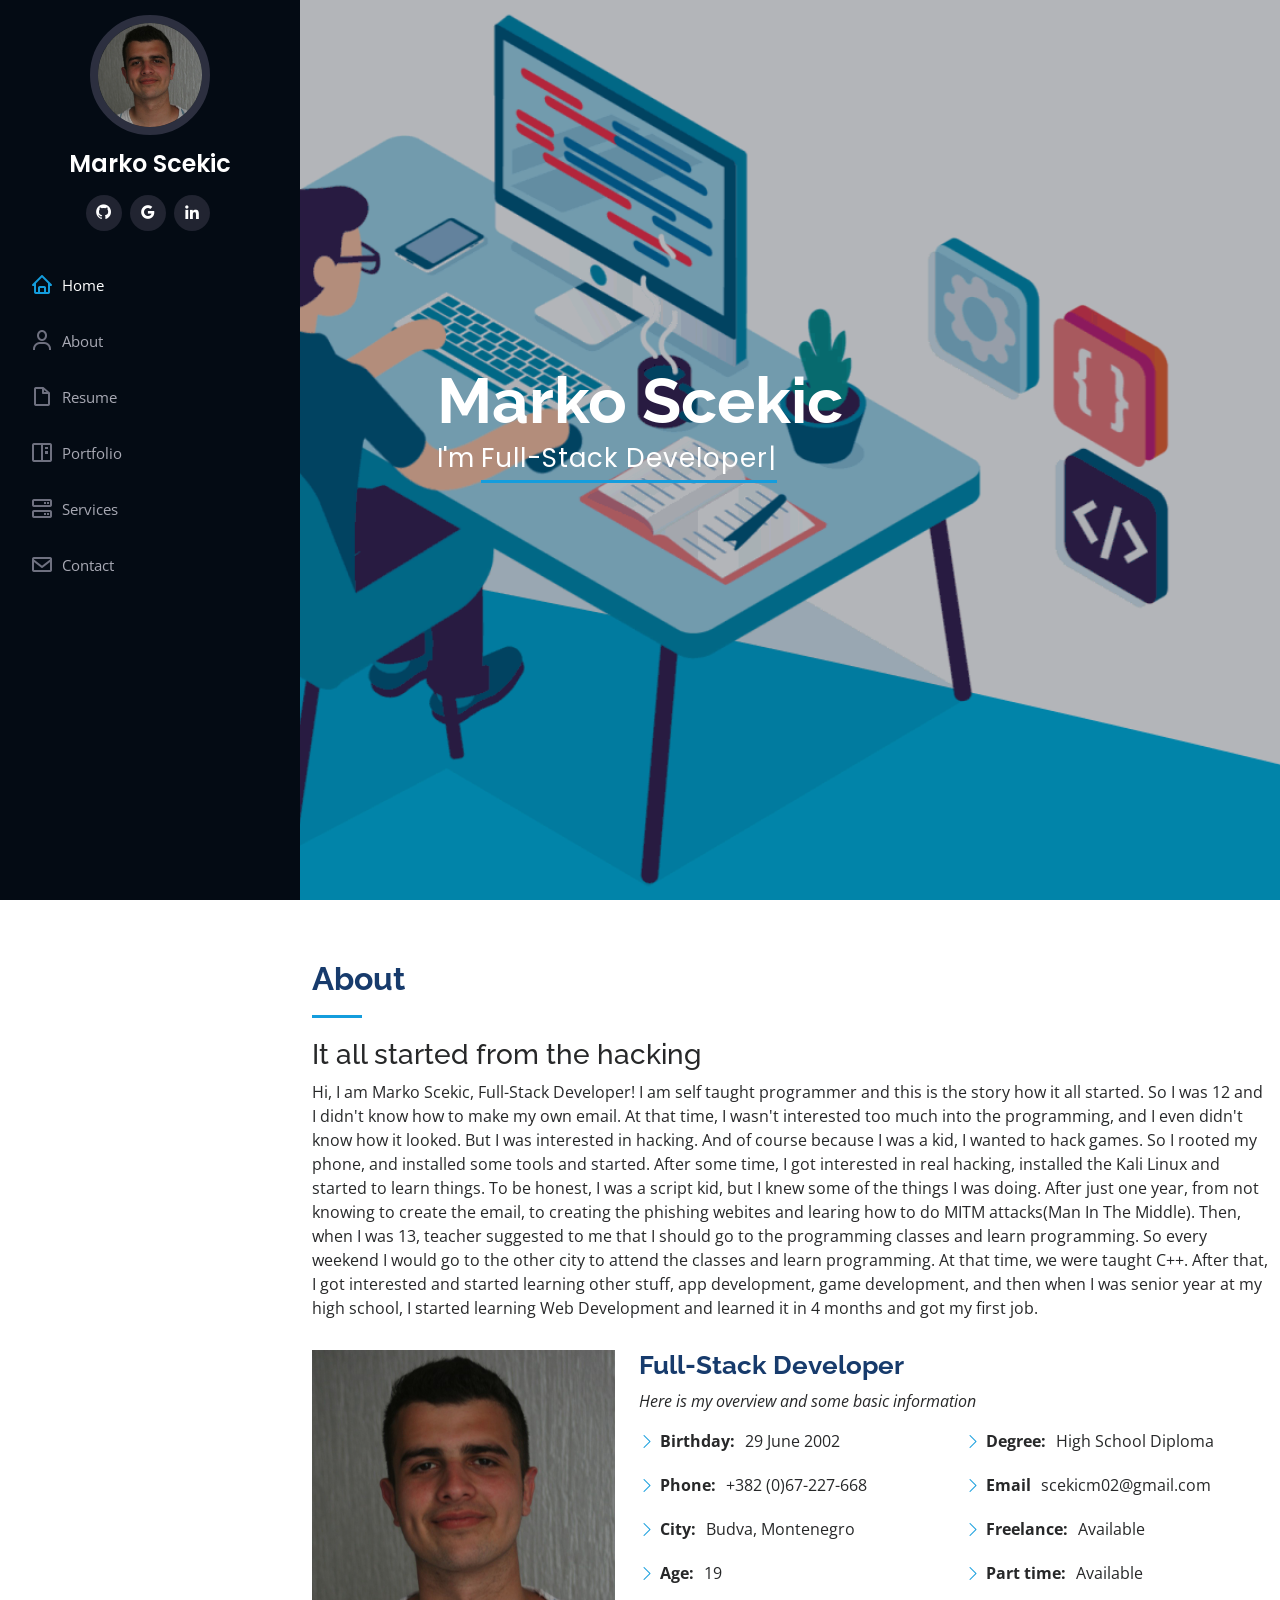
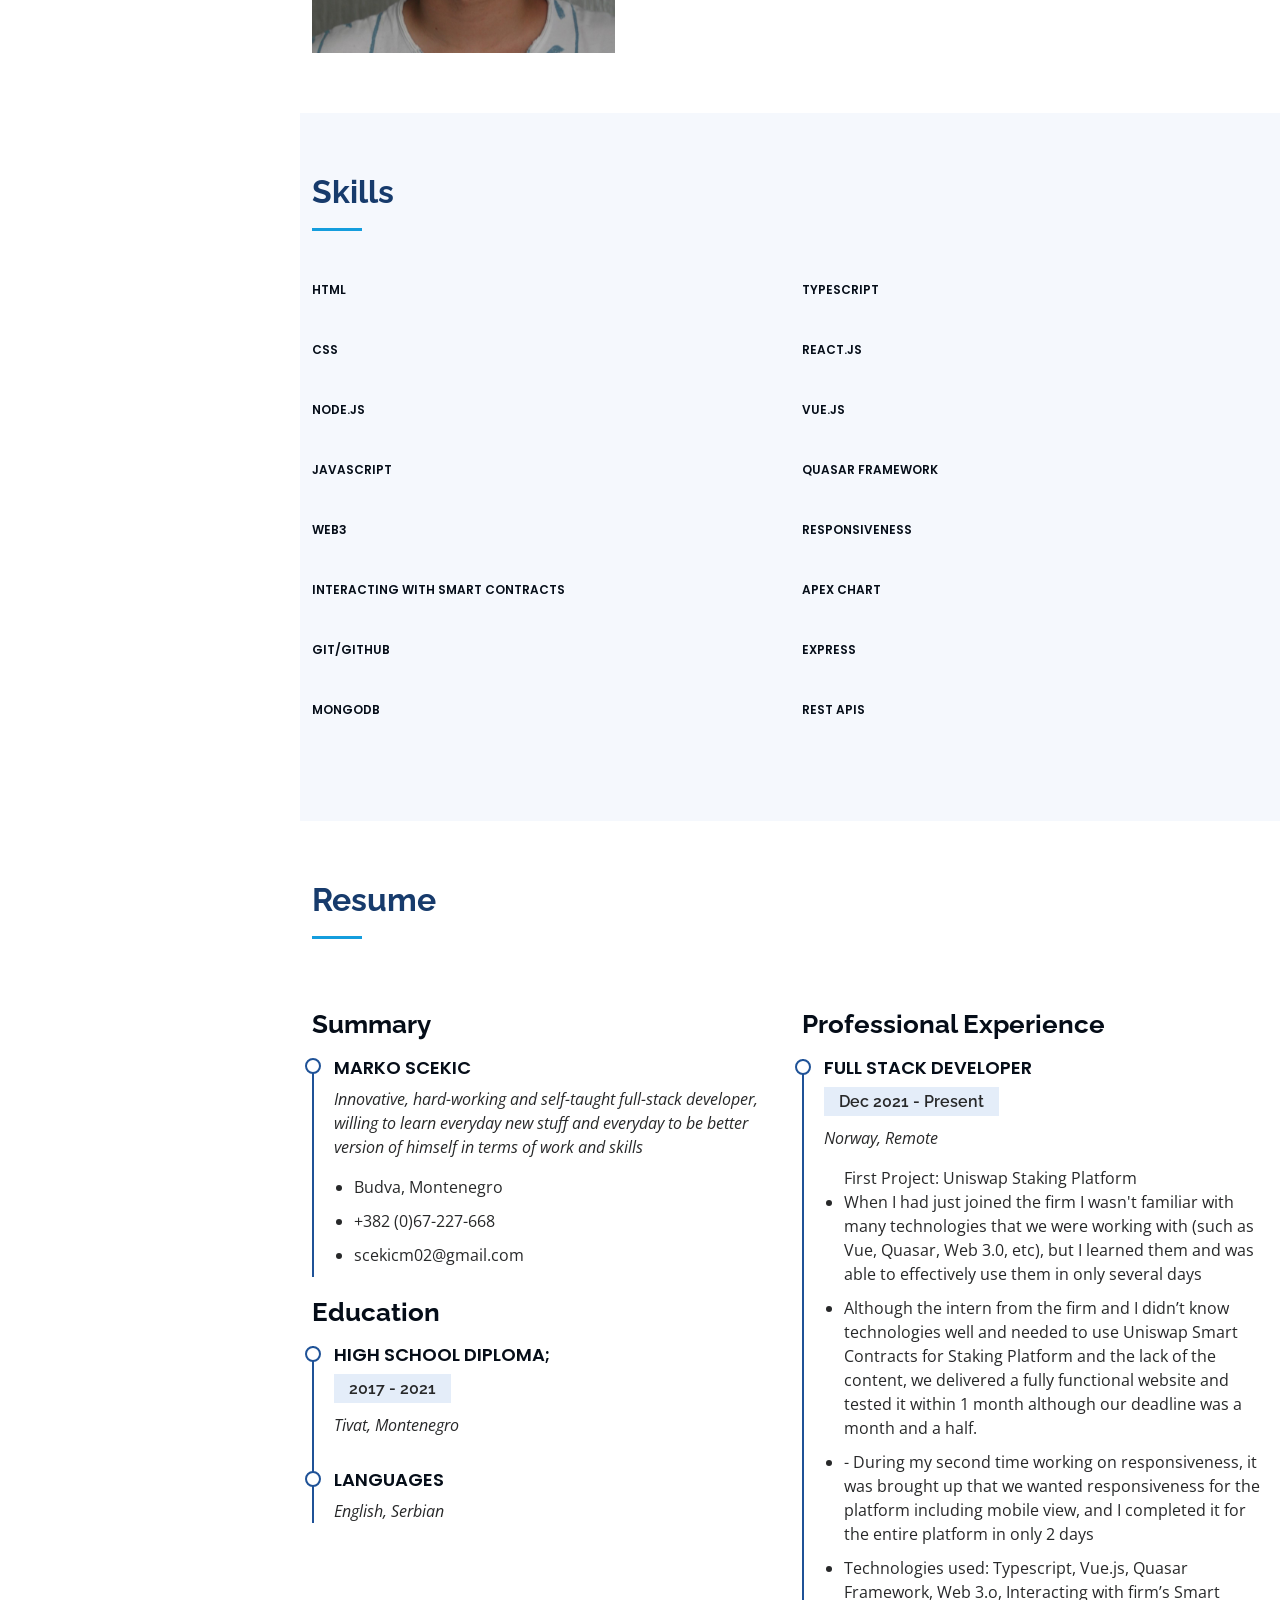
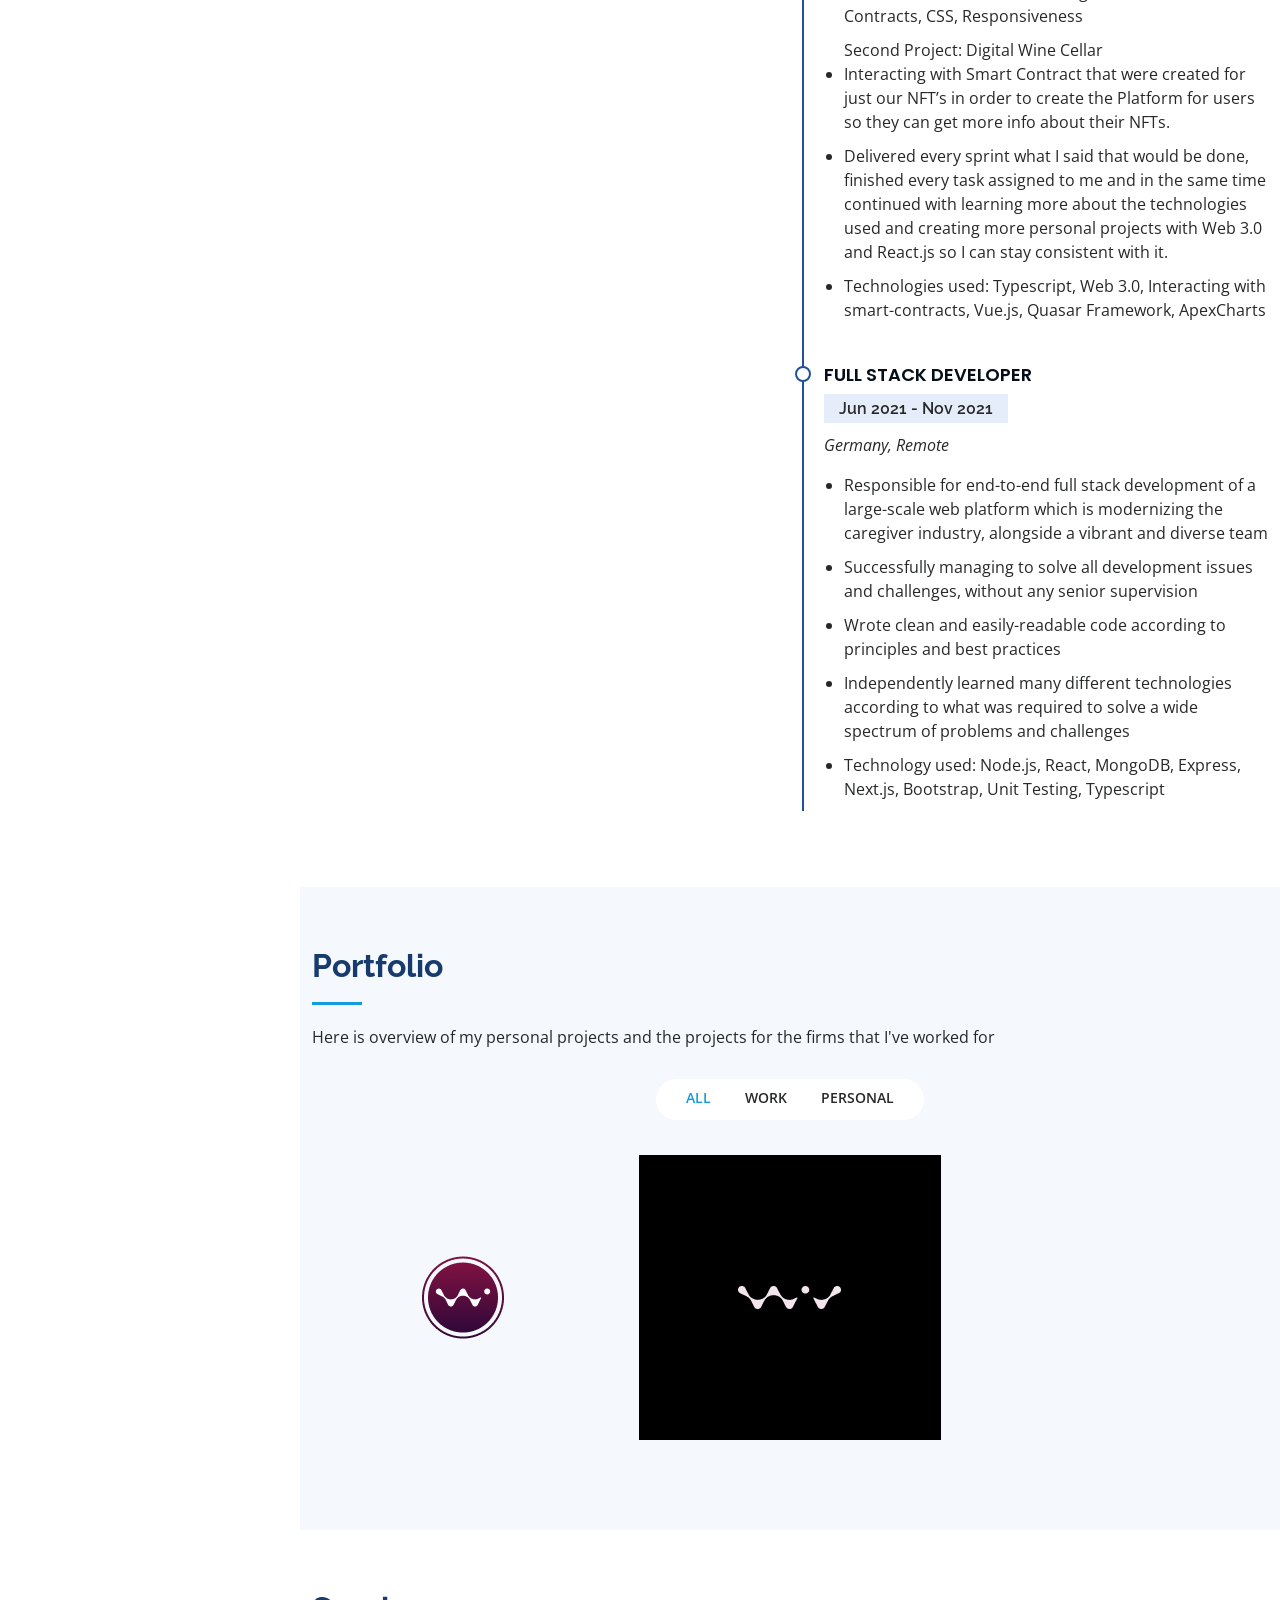
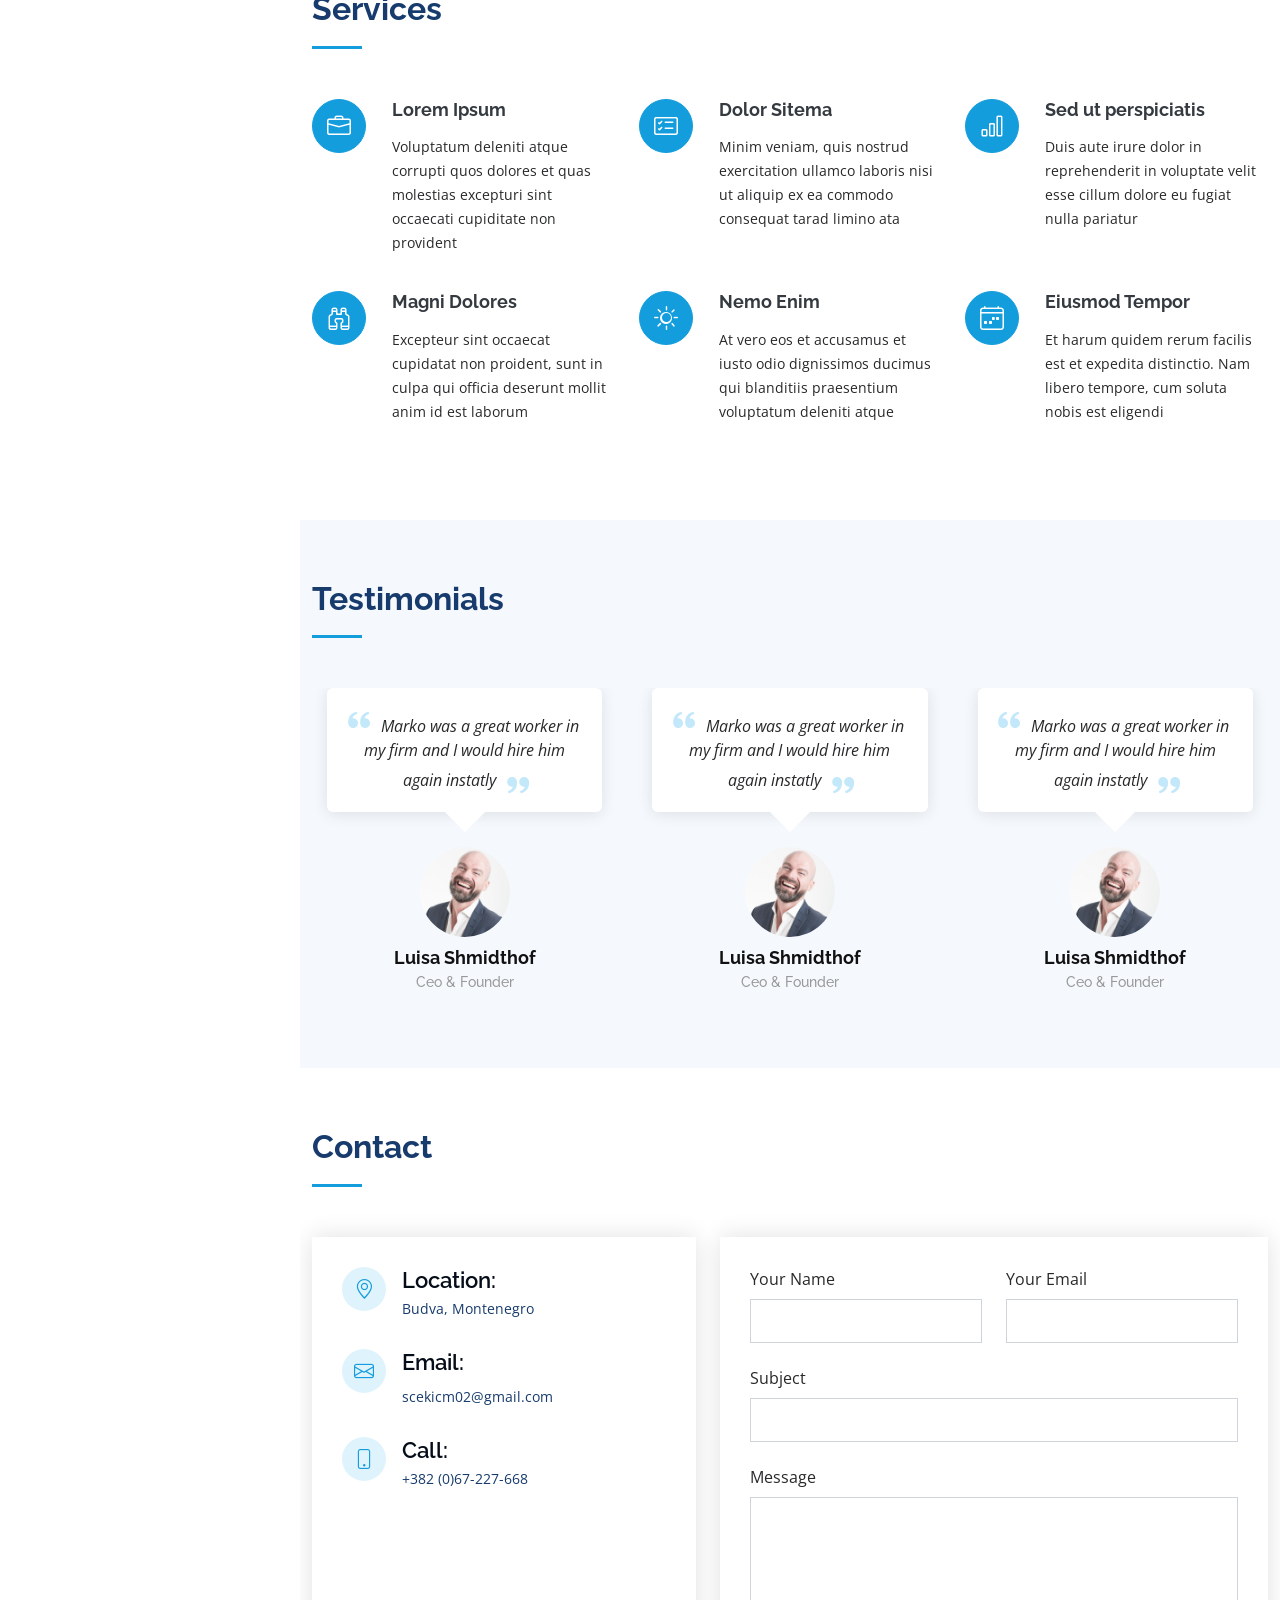
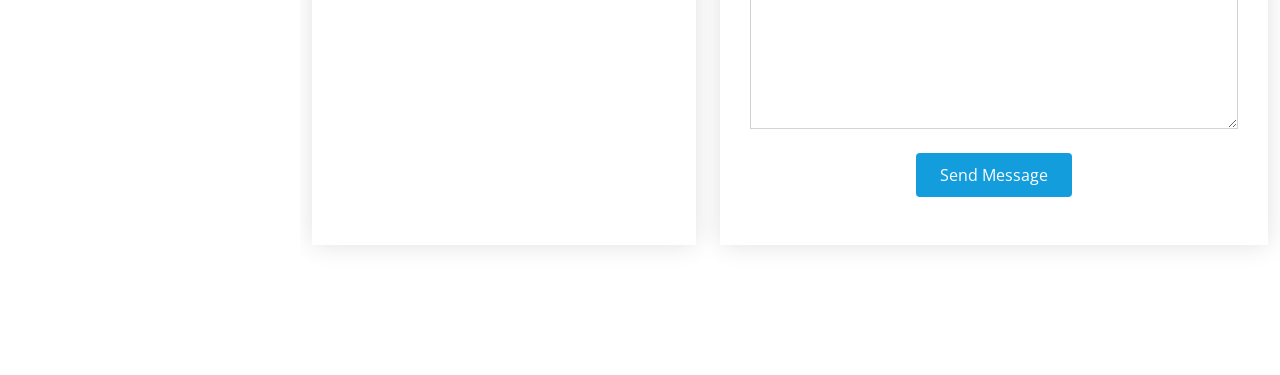
==== index.html @ e9fd39cb "First commit" ====
<!DOCTYPE html>
<html lang="en">
    <head>
        <meta charset="utf-8" />
        <meta content="width=device-width, initial-scale=1.0" name="viewport" />

        <title>Marko Scekic</title>
        <meta content="" name="description" />
        <meta content="" name="keywords" />

        <!-- Favicons -->
        <link href="assets/img/favicon.png" rel="icon" />
        <link href="assets/img/apple-touch-icon.png" rel="apple-touch-icon" />

        <!-- Google Fonts -->
        <link
            href="https://fonts.googleapis.com/css?family=Open+Sans:300,300i,400,400i,600,600i,700,700i|Raleway:300,300i,400,400i,500,500i,600,600i,700,700i|Poppins:300,300i,400,400i,500,500i,600,600i,700,700i"
            rel="stylesheet"
        />

        <!-- Vendor CSS Files -->
        <link href="assets/vendor/aos/aos.css" rel="stylesheet" />
        <link
            href="assets/vendor/bootstrap/css/bootstrap.min.css"
            rel="stylesheet"
        />
        <link
            href="assets/vendor/bootstrap-icons/bootstrap-icons.css"
            rel="stylesheet"
        />
        <link
            href="assets/vendor/boxicons/css/boxicons.min.css"
            rel="stylesheet"
        />
        <link
            href="assets/vendor/glightbox/css/glightbox.min.css"
            rel="stylesheet"
        />
        <link
            href="assets/vendor/swiper/swiper-bundle.min.css"
            rel="stylesheet"
        />

        <!-- Template Main CSS File -->
        <link href="assets/css/style.css" rel="stylesheet" />

        <!-- =======================================================
  * Template Name: iPortfolio - v3.7.0
  * Template URL: https://bootstrapmade.com/iportfolio-bootstrap-portfolio-websites-template/
  * Author: BootstrapMade.com
  * License: https://bootstrapmade.com/license/
  ======================================================== -->
    </head>

    <body>
        <!-- ======= Mobile nav toggle button ======= -->
        <i class="bi bi-list mobile-nav-toggle d-xl-none"></i>

        <!-- ======= Header ======= -->
        <header id="header">
            <div class="d-flex flex-column">
                <div class="profile">
                    <img
                        src="assets/img/marko.jpg"
                        alt=""
                        class="img-fluid rounded-circle"
                    />
                    <h1 class="text-light">
                        <a href="index.html">Marko Scekic</a>
                    </h1>
                    <div class="social-links mt-3 text-center">
                        <!-- <a href="#" class="twitter"
                            ><i class="bx bxl-twitter"></i
                        ></a> -->
                        <a href="https://github.com/sceka" class="twitter"
                            ><i class="bx bxl-github"></i
                        ></a>
                        <a
                            href="mailto:scekicm02@gmail.com?subject=Job%20Proposal%20"
                            class="google-plus"
                        >
                            <i class="bx bxl-google"></i
                        ></a>
                        <a
                            href="https://www.linkedin.com/in/marko-scekic-187213213/"
                            class="linkedin"
                            ><i class="bx bxl-linkedin"></i
                        ></a>
                    </div>
                </div>

                <nav id="navbar" class="nav-menu navbar">
                    <ul>
                        <li>
                            <a href="#hero" class="nav-link scrollto active"
                                ><i class="bx bx-home"></i> <span>Home</span></a
                            >
                        </li>
                        <li>
                            <a href="#about" class="nav-link scrollto"
                                ><i class="bx bx-user"></i>
                                <span>About</span></a
                            >
                        </li>
                        <li>
                            <a href="#resume" class="nav-link scrollto"
                                ><i class="bx bx-file-blank"></i>
                                <span>Resume</span></a
                            >
                        </li>
                        <!-- <li>
                            <a
                                href="assets/img/MarkoScekic2.pdf"
                                class="nav-link scrollto"
                                download="MarkoScekic2.pdf"
                                ><i class="bx bx-file-blank"></i>
                                <span>Download Resume</span></a
                            >
                        </li> -->
                        <li>
                            <a href="#portfolio" class="nav-link scrollto"
                                ><i class="bx bx-book-content"></i>
                                <span>Portfolio</span></a
                            >
                        </li>
                        <li>
                            <a href="#services" class="nav-link scrollto"
                                ><i class="bx bx-server"></i>
                                <span>Services</span></a
                            >
                        </li>
                        <li>
                            <a href="#contact" class="nav-link scrollto"
                                ><i class="bx bx-envelope"></i>
                                <span>Contact</span></a
                            >
                        </li>
                    </ul>
                </nav>
                <!-- .nav-menu -->
            </div>
        </header>
        <!-- End Header -->

        <!-- ======= Hero Section ======= -->
        <section
            id="hero"
            class="d-flex flex-column justify-content-center align-items-center"
        >
            <div class="hero-container" data-aos="fade-in">
                <h1>Marko Scekic</h1>
                <p>
                    I'm
                    <span
                        class="typed"
                        data-typed-items="Full-Stack Developer,Web3 Developer, Frontend Developer"
                    ></span>
                </p>
            </div>
        </section>
        <!-- End Hero -->

        <main id="main">
            <!-- ======= About Section ======= -->
            <section id="about" class="about">
                <div class="container">
                    <div class="section-title">
                        <h2>About</h2>
                        <h3>It all started from the hacking</h3>
                        <p>
                            Hi, I am Marko Scekic, Full-Stack Developer! I am
                            self taught programmer and this is the story how it
                            all started. So I was 12 and I didn't know how to
                            make my own email. At that time, I wasn't interested
                            too much into the programming, and I even didn't
                            know how it looked. But I was interested in hacking.
                            And of course because I was a kid, I wanted to hack
                            games. So I rooted my phone, and installed some
                            tools and started. After some time, I got interested
                            in real hacking, installed the Kali Linux and
                            started to learn things. To be honest, I was a
                            script kid, but I knew some of the things I was
                            doing. After just one year, from not knowing to
                            create the email, to creating the phishing webites
                            and learing how to do MITM attacks(Man In The
                            Middle). Then, when I was 13, teacher suggested to
                            me that I should go to the programming classes and
                            learn programming. So every weekend I would go to
                            the other city to attend the classes and learn
                            programming. At that time, we were taught C++. After
                            that, I got interested and started learning other
                            stuff, app development, game development, and then
                            when I was senior year at my high school, I started
                            learning Web Development and learned it in 4 months
                            and got my first job.
                        </p>
                    </div>

                    <div class="row">
                        <div class="col-lg-4" data-aos="fade-right">
                            <img
                                src="assets/img/marko.jpg"
                                class="img-fluid"
                                alt=""
                            />
                        </div>
                        <div
                            class="col-lg-8 pt-4 pt-lg-0 content"
                            data-aos="fade-left"
                        >
                            <h3>Full-Stack Developer</h3>
                            <p class="fst-italic">
                                Here is my overview and some basic information
                            </p>
                            <div class="row">
                                <div class="col-lg-6">
                                    <ul>
                                        <li>
                                            <i class="bi bi-chevron-right"></i>
                                            <strong>Birthday:</strong>
                                            <span>29 June 2002</span>
                                        </li>
                                        <li>
                                            <i class="bi bi-chevron-right"></i>
                                            <strong>Phone:</strong>
                                            <span>+382 (0)67-227-668</span>
                                        </li>
                                        <li>
                                            <i class="bi bi-chevron-right"></i>
                                            <strong>City:</strong>
                                            <span>Budva, Montenegro</span>
                                        </li>
                                        <li>
                                            <i class="bi bi-chevron-right"></i>
                                            <strong>Age:</strong>
                                            <span>19</span>
                                        </li>
                                    </ul>
                                </div>
                                <div class="col-lg-6">
                                    <ul>
                                        <li>
                                            <i class="bi bi-chevron-right"></i>
                                            <strong>Degree:</strong>
                                            <span>High School Diploma</span>
                                        </li>
                                        <li>
                                            <i class="bi bi-chevron-right"></i>
                                            <strong>Email</strong>
                                            <span>scekicm02@gmail.com</span>
                                        </li>
                                        <li>
                                            <i class="bi bi-chevron-right"></i>
                                            <strong>Freelance:</strong>
                                            <span>Available</span>
                                        </li>
                                        <li>
                                            <i class="bi bi-chevron-right"></i>
                                            <strong>Part time:</strong>
                                            <span>Available</span>
                                        </li>
                                    </ul>
                                </div>
                            </div>
                        </div>
                    </div>
                </div>
            </section>
            <!-- End About Section -->

            <!-- ======= Facts Section ======= -->
            <!-- <section id="facts" class="facts">
                <div class="container">
                    <div class="section-title">
                        <h2>Facts</h2>
                        <p>
                            Magnam dolores commodi suscipit. Necessitatibus eius
                            consequatur ex aliquid fuga eum quidem. Sit sint
                            consectetur velit. Quisquam quos quisquam
                            cupiditate. Et nemo qui impedit suscipit alias ea.
                            Quia fugiat sit in iste officiis commodi quidem hic
                            quas.
                        </p>
                    </div>

                    <div class="row no-gutters">
                        <div
                            class="col-lg-3 col-md-6 d-md-flex align-items-md-stretch"
                            data-aos="fade-up"
                        >
                            <div class="count-box">
                                <i class="bi bi-emoji-smile"></i>
                                <span
                                    data-purecounter-start="0"
                                    data-purecounter-end="232"
                                    data-purecounter-duration="1"
                                    class="purecounter"
                                ></span>
                                <p>
                                    <strong>Happy Clients</strong> consequuntur
                                    quae
                                </p>
                            </div>
                        </div>

                        <div
                            class="col-lg-3 col-md-6 d-md-flex align-items-md-stretch"
                            data-aos="fade-up"
                            data-aos-delay="100"
                        >
                            <div class="count-box">
                                <i class="bi bi-journal-richtext"></i>
                                <span
                                    data-purecounter-start="0"
                                    data-purecounter-end="521"
                                    data-purecounter-duration="1"
                                    class="purecounter"
                                ></span>
                                <p>
                                    <strong>Projects</strong> adipisci atque cum
                                    quia aut
                                </p>
                            </div>
                        </div>

                        <div
                            class="col-lg-3 col-md-6 d-md-flex align-items-md-stretch"
                            data-aos="fade-up"
                            data-aos-delay="200"
                        >
                            <div class="count-box">
                                <i class="bi bi-headset"></i>
                                <span
                                    data-purecounter-start="0"
                                    data-purecounter-end="1453"
                                    data-purecounter-duration="1"
                                    class="purecounter"
                                ></span>
                                <p>
                                    <strong>Hours Of Support</strong> aut
                                    commodi quaerat
                                </p>
                            </div>
                        </div>

                        <div
                            class="col-lg-3 col-md-6 d-md-flex align-items-md-stretch"
                            data-aos="fade-up"
                            data-aos-delay="300"
                        >
                            <div class="count-box">
                                <i class="bi bi-people"></i>
                                <span
                                    data-purecounter-start="0"
                                    data-purecounter-end="32"
                                    data-purecounter-duration="1"
                                    class="purecounter"
                                ></span>
                                <p>
                                    <strong>Hard Workers</strong> rerum
                                    asperiores dolor
                                </p>
                            </div>
                        </div>
                    </div>
                </div>
            </section> -->
            <!-- End Facts Section -->

            <!-- ======= Skills Section ======= -->
            <section id="skills" class="skills section-bg">
                <div class="container">
                    <div class="section-title">
                        <h2>Skills</h2>
                    </div>

                    <div class="row skills-content">
                        <div class="col-lg-6" data-aos="fade-up">
                            <div class="progress">
                                <span class="skill"
                                    >HTML <i class="val"></i
                                ></span>
                                <!-- <div class="progress-bar-wrap">
                                    <div
                                        class="progress-bar"
                                        role="progressbar"
                                        aria-valuenow="100"
                                        aria-valuemin="0"
                                        aria-valuemax="100"
                                    ></div>
                                </div> -->
                            </div>

                            <div class="progress">
                                <span class="skill"
                                    >CSS <i class="val"></i
                                ></span>
                            </div>
                            <div class="progress">
                                <span class="skill"
                                    >Node.js <i class="val"></i
                                ></span>
                            </div>

                            <div class="progress">
                                <span class="skill"
                                    >JavaScript <i class="val"></i
                                ></span>
                            </div>
                            <div class="progress">
                                <span class="skill"
                                    >Web3 <i class="val"></i
                                ></span>
                            </div>
                            <div class="progress">
                                <span class="skill"
                                    >Interacting with smart contracts
                                    <i class="val"></i
                                ></span>
                            </div>
                            <div class="progress">
                                <span class="skill"
                                    >Git/Github <i class="val"></i
                                ></span>
                            </div>
                            <div class="progress">
                                <span class="skill"
                                    >MongoDB <i class="val"></i
                                ></span>
                            </div>
                        </div>

                        <div
                            class="col-lg-6"
                            data-aos="fade-up"
                            data-aos-delay="100"
                        >
                            <div class="progress">
                                <span class="skill"
                                    >Typescript <i class="val"></i
                                ></span>
                            </div>

                            <div class="progress">
                                <span class="skill"
                                    >React.js <i class="val"></i
                                ></span>
                            </div>

                            <div class="progress">
                                <span class="skill"
                                    >Vue.js <i class="val"></i
                                ></span>
                            </div>
                            <div class="progress">
                                <span class="skill"
                                    >Quasar Framework <i class="val"></i
                                ></span>
                            </div>
                            <div class="progress">
                                <span class="skill"
                                    >Responsiveness <i class="val"></i
                                ></span>
                            </div>
                            <div class="progress">
                                <span class="skill"
                                    >Apex Chart <i class="val"></i
                                ></span>
                            </div>
                            <div class="progress">
                                <span class="skill"
                                    >Express <i class="val"></i
                                ></span>
                            </div>
                            <div class="progress">
                                <span class="skill"
                                    >Rest APIs <i class="val"></i
                                ></span>
                            </div>
                        </div>
                    </div>
                </div>
            </section>
            <!-- End Skills Section -->

            <!-- ======= Resume Section ======= -->
            <section id="resume" class="resume">
                <div class="container">
                    <div class="section-title">
                        <h2>Resume</h2>
                        
                    </div>

                    <div class="row">
                        <div class="col-lg-6" data-aos="fade-up">
                            <h3 class="resume-title">Summary</h3>
                            <div class="resume-item pb-0">
                                <h4>Marko Scekic</h4>
                                <p>
                                    <em
                                        >Innovative, hard-working and
                                        self-taught full-stack developer,
                                        willing to learn everyday new stuff and
                                        everyday to be better version of himself
                                        in terms of work and skills
                                    </em>
                                </p>
                                <ul>
                                    <li>Budva, Montenegro</li>
                                    <li>+382 (0)67-227-668</li>
                                    <li>scekicm02@gmail.com</li>
                                </ul>
                            </div>

                            <h3 class="resume-title">Education</h3>
                            <div class="resume-item">
                                <h4>High School Diploma;</h4>
                                <h5>2017 - 2021</h5>
                                <p>
                                    <em>Tivat, Montenegro</em>
                                </p>
                            </div>
                            <div class="resume-item">
                                <h4>Languages</h4>
                                <p>
                                    <em>English,</em>
                                    <em>Serbian</em>
                                </p>
                            </div>
                        </div>
                        <div
                            class="col-lg-6"
                            data-aos="fade-up"
                            data-aos-delay="100"
                        >
                            <h3 class="resume-title">
                                Professional Experience
                            </h3>
                            <div class="resume-item">
                                <h4>Full Stack Developer</h4>
                                <h5>Dec 2021 - Present</h5>
                                <p><em>Norway, Remote </em></p>
                                <ul>
                                    <div>
                                        First Project: Uniswap Staking Platform
                                    </div>

                                    <li>
                                        When I had just joined the firm I wasn't
                                        familiar with many technologies that we
                                        were working with (such as Vue, Quasar,
                                        Web 3.0, etc), but I learned them and
                                        was able to effectively use them in only
                                        several days
                                    </li>
                                    <li>
                                        Although the intern from the firm and I
                                        didn’t know technologies well and needed
                                        to use Uniswap Smart Contracts for
                                        Staking Platform and the lack of the
                                        content, we delivered a fully functional
                                        website and tested it within 1 month
                                        although our deadline was a month and a
                                        half.
                                    </li>
                                    <li>
                                        - During my second time working on
                                        responsiveness, it was brought up that
                                        we wanted responsiveness for the
                                        platform including mobile view, and I
                                        completed it for the entire platform in
                                        only 2 days
                                    </li>
                                    <li>
                                        Technologies used: Typescript, Vue.js,
                                        Quasar Framework, Web 3.o, Interacting
                                        with firm’s Smart Contracts, CSS,
                                        Responsiveness
                                    </li>
                                    <div>
                                        Second Project: Digital Wine Cellar
                                    </div>
                                    <li>
                                        Interacting with Smart Contract that
                                        were created for just our NFT’s in order
                                        to create the Platform for users so they
                                        can get more info about their NFTs.
                                    </li>
                                    <li>
                                        Delivered every sprint what I said that
                                        would be done, finished every task
                                        assigned to me and in the same time
                                        continued with learning more about the
                                        technologies used and creating more
                                        personal projects with Web 3.0 and
                                        React.js so I can stay consistent with
                                        it.
                                    </li>
                                    <li>
                                        Technologies used: Typescript, Web 3.0,
                                        Interacting with smart-contracts,
                                        Vue.js, Quasar Framework, ApexCharts
                                    </li>
                                </ul>
                            </div>
                            <div class="resume-item">
                                <h4>Full Stack Developer</h4>
                                <h5>Jun 2021 - Nov 2021</h5>
                                <p>
                                    <em>Germany, Remote</em>
                                </p>
                                <ul>
                                    <li>
                                        Responsible for end-to-end full stack
                                        development of a large-scale web
                                        platform which is modernizing the
                                        caregiver industry, alongside a vibrant
                                        and diverse team
                                    </li>
                                    <li>
                                        Successfully managing to solve all
                                        development issues and challenges,
                                        without any senior supervision
                                    </li>
                                    <li>
                                        Wrote clean and easily-readable code
                                        according to principles and best
                                        practices
                                    </li>
                                    <li>
                                        Independently learned many different
                                        technologies according to what was
                                        required to solve a wide spectrum of
                                        problems and challenges
                                    </li>
                                    <li>
                                        Technology used: Node.js, React,
                                        MongoDB, Express, Next.js, Bootstrap,
                                        Unit Testing, Typescript
                                    </li>
                                </ul>
                            </div>
                        </div>
                    </div>
                </div>
            </section>
            <!-- End Resume Section -->

            <!-- ======= Portfolio Section ======= -->
            <section id="portfolio" class="portfolio section-bg">
                <div class="container">
                    <div class="section-title">
                        <h2>Portfolio</h2>
                        <p>
                            Here is overview of my personal projects and the
                            projects for the firms that I've worked for
                        </p>
                    </div>

                    <div class="row" data-aos="fade-up">
                        <div class="col-lg-12 d-flex justify-content-center">
                            <ul id="portfolio-flters">
                                <li data-filter="*" class="filter-active">
                                    All
                                </li>
                                <li data-filter=".filter-app">Work</li>
                                <li data-filter=".filter-card">Personal</li>
                            </ul>
                        </div>
                    </div>

                    <div
                        class="row portfolio-container"
                        data-aos="fade-up"
                        data-aos-delay="100"
                    >
                        <div
                            class="col-lg-4 col-md-6 portfolio-item filter-app"
                        >
                            <div class="portfolio-wrap wiva">
                                <img
                                    src="assets/img/wiva-pink.png"
                                    class="img-fluid"
                                    alt=""
                                />
                                <div class="portfolio-links">
                                    <a
                                        href="staking-details.html"
                                        title="More Details"
                                        ><i class="bx bx-link"></i
                                    ></a>
                                </div>
                            </div>
                        </div>

                        
                        <div
                            class="col-lg-4 col-md-6 portfolio-item filter-app"
                        >
                            <div class="portfolio-wrap wiva-cellar">
                                <img
                                    src="assets/img/Logo.png"
                                    class="img-fluid"
                                    alt=""
                                />
                                <div class="portfolio-links">
                                    <a
                                        href="digital-wine-cellar-details.html"
                                        title="More Details"
                                        ><i class="bx bx-link"></i
                                    ></a>
                                </div>
                            </div>
                        </div>
                        
                        <!-- <div
                            class="col-lg-4 col-md-6 portfolio-item filter-app"
                        >
                            <div class="portfolio-wrap">
                                <img
                                    src="assets/img/portfolio/portfolio-3.jpg"
                                    class="img-fluid"
                                    alt=""
                                />
                                <div class="portfolio-links">
                                    <a
                                        href="assets/img/portfolio/portfolio-3.jpg"
                                        data-gallery="portfolioGallery"
                                        class="portfolio-lightbox"
                                        title="App 2"
                                        ><i class="bx bx-plus"></i
                                    ></a>
                                    <a
                                        href="portfolio-details.html"
                                        title="More Details"
                                        ><i class="bx bx-link"></i
                                    ></a>
                                </div>
                            </div>
                        </div> -->

                        <!-- <div
                            class="col-lg-4 col-md-6 portfolio-item filter-card"
                        >
                            <div class="portfolio-wrap">
                                <img
                                    src="assets/img/portfolio/portfolio-4.jpg"
                                    class="img-fluid"
                                    alt=""
                                />
                                <div class="portfolio-links">
                                    <a
                                        href="assets/img/portfolio/portfolio-4.jpg"
                                        data-gallery="portfolioGallery"
                                        class="portfolio-lightbox"
                                        title="Card 2"
                                        ><i class="bx bx-plus"></i
                                    ></a>
                                    <a
                                        href="portfolio-details.html"
                                        title="More Details"
                                        ><i class="bx bx-link"></i
                                    ></a>
                                </div>
                            </div>
                        </div> -->

                        <!-- <div
                            class="col-lg-4 col-md-6 portfolio-item filter-web"
                        >
                            <div class="portfolio-wrap">
                                <img
                                    src="assets/img/portfolio/portfolio-5.jpg"
                                    class="img-fluid"
                                    alt=""
                                />
                                <div class="portfolio-links">
                                    <a
                                        href="assets/img/portfolio/portfolio-5.jpg"
                                        data-gallery="portfolioGallery"
                                        class="portfolio-lightbox"
                                        title="Web 2"
                                        ><i class="bx bx-plus"></i
                                    ></a>
                                    <a
                                        href="portfolio-details.html"
                                        title="More Details"
                                        ><i class="bx bx-link"></i
                                    ></a>
                                </div>
                            </div>
                        </div> -->

                        <!-- <div
                            class="col-lg-4 col-md-6 portfolio-item filter-app"
                        >
                            <div class="portfolio-wrap">
                                <img
                                    src="assets/img/portfolio/portfolio-6.jpg"
                                    class="img-fluid"
                                    alt=""
                                />
                                <div class="portfolio-links">
                                    <a
                                        href="assets/img/portfolio/portfolio-6.jpg"
                                        data-gallery="portfolioGallery"
                                        class="portfolio-lightbox"
                                        title="App 3"
                                        ><i class="bx bx-plus"></i
                                    ></a>
                                    <a
                                        href="portfolio-details.html"
                                        title="More Details"
                                        ><i class="bx bx-link"></i
                                    ></a>
                                </div>
                            </div>
                        </div> -->

                        <!-- <div
                            class="col-lg-4 col-md-6 portfolio-item filter-card"
                        >
                            <div class="portfolio-wrap">
                                <img
                                    src="assets/img/portfolio/portfolio-7.jpg"
                                    class="img-fluid"
                                    alt=""
                                />
                                <div class="portfolio-links">
                                    <a
                                        href="assets/img/portfolio/portfolio-7.jpg"
                                        data-gallery="portfolioGallery"
                                        class="portfolio-lightbox"
                                        title="Card 1"
                                        ><i class="bx bx-plus"></i
                                    ></a>
                                    <a
                                        href="portfolio-details.html"
                                        title="More Details"
                                        ><i class="bx bx-link"></i
                                    ></a>
                                </div>
                            </div>
                        </div> -->

                        <!-- <div
                            class="col-lg-4 col-md-6 portfolio-item filter-card"
                        >
                            <div class="portfolio-wrap">
                                <img
                                    src="assets/img/portfolio/portfolio-8.jpg"
                                    class="img-fluid"
                                    alt=""
                                />
                                <div class="portfolio-links">
                                    <a
                                        href="assets/img/portfolio/portfolio-8.jpg"
                                        data-gallery="portfolioGallery"
                                        class="portfolio-lightbox"
                                        title="Card 3"
                                        ><i class="bx bx-plus"></i
                                    ></a>
                                    <a
                                        href="portfolio-details.html"
                                        title="More Details"
                                        ><i class="bx bx-link"></i
                                    ></a>
                                </div>
                            </div>
                        </div> -->

                        <!-- <div
                            class="col-lg-4 col-md-6 portfolio-item filter-web"
                        >
                            <div class="portfolio-wrap">
                                <img
                                    src="assets/img/portfolio/portfolio-9.jpg"
                                    class="img-fluid"
                                    alt=""
                                />
                                <div class="portfolio-links">
                                    <a
                                        href="assets/img/portfolio/portfolio-9.jpg"
                                        data-gallery="portfolioGallery"
                                        class="portfolio-lightbox"
                                        title="Web 3"
                                        ><i class="bx bx-plus"></i
                                    ></a>
                                    <a
                                        href="portfolio-details.html"
                                        title="More Details"
                                        ><i class="bx bx-link"></i
                                    ></a>
                                </div>
                            </div>
                        </div>
                    </div>
                </div> -->
            </section>
            <!-- End Portfolio Section -->

            <!-- ======= Services Section ======= -->
            <section id="services" class="services">
                <div class="container">
                    <div class="section-title">
                        <h2>Services</h2>
                    </div>

                    <div class="row">
                        <div
                            class="col-lg-4 col-md-6 icon-box"
                            data-aos="fade-up"
                        >
                            <div class="icon">
                                <i class="bi bi-briefcase"></i>
                            </div>
                            <h4 class="title"><a href="">Lorem Ipsum</a></h4>
                            <p class="description">
                                Voluptatum deleniti atque corrupti quos dolores
                                et quas molestias excepturi sint occaecati
                                cupiditate non provident
                            </p>
                        </div>
                        <div
                            class="col-lg-4 col-md-6 icon-box"
                            data-aos="fade-up"
                            data-aos-delay="100"
                        >
                            <div class="icon">
                                <i class="bi bi-card-checklist"></i>
                            </div>
                            <h4 class="title"><a href="">Dolor Sitema</a></h4>
                            <p class="description">
                                Minim veniam, quis nostrud exercitation ullamco
                                laboris nisi ut aliquip ex ea commodo consequat
                                tarad limino ata
                            </p>
                        </div>
                        <div
                            class="col-lg-4 col-md-6 icon-box"
                            data-aos="fade-up"
                            data-aos-delay="200"
                        >
                            <div class="icon">
                                <i class="bi bi-bar-chart"></i>
                            </div>
                            <h4 class="title">
                                <a href="">Sed ut perspiciatis</a>
                            </h4>
                            <p class="description">
                                Duis aute irure dolor in reprehenderit in
                                voluptate velit esse cillum dolore eu fugiat
                                nulla pariatur
                            </p>
                        </div>
                        <div
                            class="col-lg-4 col-md-6 icon-box"
                            data-aos="fade-up"
                            data-aos-delay="300"
                        >
                            <div class="icon">
                                <i class="bi bi-binoculars"></i>
                            </div>
                            <h4 class="title"><a href="">Magni Dolores</a></h4>
                            <p class="description">
                                Excepteur sint occaecat cupidatat non proident,
                                sunt in culpa qui officia deserunt mollit anim
                                id est laborum
                            </p>
                        </div>
                        <div
                            class="col-lg-4 col-md-6 icon-box"
                            data-aos="fade-up"
                            data-aos-delay="400"
                        >
                            <div class="icon">
                                <i class="bi bi-brightness-high"></i>
                            </div>
                            <h4 class="title"><a href="">Nemo Enim</a></h4>
                            <p class="description">
                                At vero eos et accusamus et iusto odio
                                dignissimos ducimus qui blanditiis praesentium
                                voluptatum deleniti atque
                            </p>
                        </div>
                        <div
                            class="col-lg-4 col-md-6 icon-box"
                            data-aos="fade-up"
                            data-aos-delay="500"
                        >
                            <div class="icon">
                                <i class="bi bi-calendar4-week"></i>
                            </div>
                            <h4 class="title"><a href="">Eiusmod Tempor</a></h4>
                            <p class="description">
                                Et harum quidem rerum facilis est et expedita
                                distinctio. Nam libero tempore, cum soluta nobis
                                est eligendi
                            </p>
                        </div>
                    </div>
                </div>
            </section>
            <!-- End Services Section -->

            <!-- ======= Testimonials Section ======= -->
            <section id="testimonials" class="testimonials section-bg">
                <div class="container">
                    <div class="section-title">
                        <h2>Testimonials</h2>
                        <!-- <p>
                            Magnam dolores commodi suscipit. Necessitatibus eius
                            consequatur ex aliquid fuga eum quidem. Sit sint
                            consectetur velit. Quisquam quos quisquam
                            cupiditate. Et nemo qui impedit suscipit alias ea.
                            Quia fugiat sit in iste officiis commodi quidem hic
                            quas.
                        </p> -->
                    </div>

                    <div
                        class="testimonials-slider swiper"
                        data-aos="fade-up"
                        data-aos-delay="100"
                    >
                        <div class="swiper-wrapper">
                            <div class="swiper-slide">
                                <div
                                    class="testimonial-item"
                                    data-aos="fade-up"
                                >
                                    <p>
                                        <i
                                            class="bx bxs-quote-alt-left quote-icon-left"
                                        ></i>
                                        Marko was a great worker in my firm and
                                        I would hire him again instatly
                                        <i
                                            class="bx bxs-quote-alt-right quote-icon-right"
                                        ></i>
                                    </p>
                                    <img
                                        src="assets/img/testimonials/testimonials-1.jpg"
                                        class="testimonial-img"
                                        alt=""
                                    />
                                    <h3>Luisa Shmidthof</h3>
                                    <h4>Ceo &amp; Founder</h4>
                                </div>
                            </div>
                            <!-- End testimonial item -->

                            <!-- <div class="swiper-slide">
                                <div
                                    class="testimonial-item"
                                    data-aos="fade-up"
                                    data-aos-delay="100"
                                >
                                    <p>
                                        <i
                                            class="bx bxs-quote-alt-left quote-icon-left"
                                        ></i>
                                        Export tempor illum tamen malis malis
                                        eram quae irure esse labore quem cillum
                                        quid cillum eram malis quorum velit fore
                                        eram velit sunt aliqua noster fugiat
                                        irure amet legam anim culpa.
                                        <i
                                            class="bx bxs-quote-alt-right quote-icon-right"
                                        ></i>
                                    </p>
                                    <img
                                        src="assets/img/testimonials/testimonials-2.jpg"
                                        class="testimonial-img"
                                        alt=""
                                    />
                                    <h3>Sara Wilsson</h3>
                                    <h4>Designer</h4>
                                </div>
                            </div> -->
                            <!-- End testimonial item -->

                            <!-- <div class="swiper-slide">
                                <div
                                    class="testimonial-item"
                                    data-aos="fade-up"
                                    data-aos-delay="200"
                                >
                                    <p>
                                        <i
                                            class="bx bxs-quote-alt-left quote-icon-left"
                                        ></i>
                                        Enim nisi quem export duis labore cillum
                                        quae magna enim sint quorum nulla quem
                                        veniam duis minim tempor labore quem
                                        eram duis noster aute amet eram fore
                                        quis sint minim.
                                        <i
                                            class="bx bxs-quote-alt-right quote-icon-right"
                                        ></i>
                                    </p>
                                    <img
                                        src="assets/img/testimonials/testimonials-3.jpg"
                                        class="testimonial-img"
                                        alt=""
                                    />
                                    <h3>Jena Karlis</h3>
                                    <h4>Store Owner</h4>
                                </div>
                            </div> -->
                            <!-- End testimonial item -->

                            <!-- <div class="swiper-slide">
                                <div
                                    class="testimonial-item"
                                    data-aos="fade-up"
                                    data-aos-delay="300"
                                >
                                    <p>
                                        <i
                                            class="bx bxs-quote-alt-left quote-icon-left"
                                        ></i>
                                        Fugiat enim eram quae cillum dolore
                                        dolor amet nulla culpa multos export
                                        minim fugiat minim velit minim dolor
                                        enim duis veniam ipsum anim magna sunt
                                        elit fore quem dolore labore illum
                                        veniam.
                                        <i
                                            class="bx bxs-quote-alt-right quote-icon-right"
                                        ></i>
                                    </p>
                                    <img
                                        src="assets/img/testimonials/testimonials-4.jpg"
                                        class="testimonial-img"
                                        alt=""
                                    />
                                    <h3>Matt Brandon</h3>
                                    <h4>Freelancer</h4>
                                </div>
                            </div> -->
                            <!-- End testimonial item -->

                            <!-- <div class="swiper-slide">
                                <div
                                    class="testimonial-item"
                                    data-aos="fade-up"
                                    data-aos-delay="400"
                                >
                                    <p>
                                        <i
                                            class="bx bxs-quote-alt-left quote-icon-left"
                                        ></i>
                                        Quis quorum aliqua sint quem legam fore
                                        sunt eram irure aliqua veniam tempor
                                        noster veniam enim culpa labore duis
                                        sunt culpa nulla illum cillum fugiat
                                        legam esse veniam culpa fore nisi cillum
                                        quid.
                                        <i
                                            class="bx bxs-quote-alt-right quote-icon-right"
                                        ></i>
                                    </p>
                                    <img
                                        src="assets/img/testimonials/testimonials-5.jpg"
                                        class="testimonial-img"
                                        alt=""
                                    />
                                    <h3>John Larson</h3>
                                    <h4>Entrepreneur</h4>
                                </div>
                            </div> -->
                            <!-- End testimonial item -->
                        </div>
                        <div class="swiper-pagination"></div>
                    </div>
                </div>
            </section>
            <!-- End Testimonials Section -->

            <!-- ======= Contact Section ======= -->
            <section id="contact" class="contact">
                <div class="container">
                    <div class="section-title">
                        <h2>Contact</h2>
                    </div>

                    <div class="row" data-aos="fade-in">
                        <div class="col-lg-5 d-flex align-items-stretch">
                            <div class="info">
                                <div class="address">
                                    <i class="bi bi-geo-alt"></i>
                                    <h4>Location:</h4>
                                    <p>Budva, Montenegro</p>
                                </div>

                                <div class="email">
                                    <i class="bi bi-envelope"></i>
                                    <h4>Email:</h4>
                                    <p>scekicm02@gmail.com</p>
                                </div>

                                <div class="phone">
                                    <i class="bi bi-phone"></i>
                                    <h4>Call:</h4>
                                    <p>+382 (0)67-227-668</p>
                                </div>

                                <iframe
                                    src="https://www.google.com/maps/embed?pb=!1m14!1m12!1m3!1d5902.820145828157!2d18.8395832820303!3d42.29111467919327!2m3!1f0!2f0!3f0!3m2!1i1024!2i768!4f13.1!5e0!3m2!1sen!2s!4v1656091364719!5m2!1sen!2s"
                                    frameborder="0"
                                    style="
                                        border: 0;
                                        width: 100%;
                                        height: 290px;
                                    "
                                    allowfullscreen
                                ></iframe>
                            </div>
                        </div>

                        <div
                            class="col-lg-7 mt-5 mt-lg-0 d-flex align-items-stretch"
                        >
                            <form
                                action="forms/contact.php"
                                method="post"
                                role="form"
                                class="php-email-form"
                            >
                                <div class="row">
                                    <div class="form-group col-md-6">
                                        <label for="name">Your Name</label>
                                        <input
                                            type="text"
                                            name="name"
                                            class="form-control"
                                            id="name"
                                            required
                                        />
                                    </div>
                                    <div class="form-group col-md-6">
                                        <label for="name">Your Email</label>
                                        <input
                                            type="email"
                                            class="form-control"
                                            name="email"
                                            id="email"
                                            required
                                        />
                                    </div>
                                </div>
                                <div class="form-group">
                                    <label for="name">Subject</label>
                                    <input
                                        type="text"
                                        class="form-control"
                                        name="subject"
                                        id="subject"
                                        required
                                    />
                                </div>
                                <div class="form-group">
                                    <label for="name">Message</label>
                                    <textarea
                                        class="form-control"
                                        name="message"
                                        rows="10"
                                        required
                                    ></textarea>
                                </div>
                                <div class="my-3">
                                    <div class="loading">Loading</div>
                                    <div class="error-message"></div>
                                    <div class="sent-message">
                                        Your message has been sent. Thank you!
                                    </div>
                                </div>
                                <div class="text-center">
                                    <button type="submit">Send Message</button>
                                </div>
                            </form>
                        </div>
                    </div>
                </div>
            </section>
            <!-- End Contact Section -->
        </main>
        <!-- End #main -->

        <a
            href="#"
            class="back-to-top d-flex align-items-center justify-content-center"
            ><i class="bi bi-arrow-up-short"></i
        ></a>

        <!-- Vendor JS Files -->
        <script src="assets/vendor/purecounter/purecounter.js"></script>
        <script src="assets/vendor/aos/aos.js"></script>
        <script src="assets/vendor/bootstrap/js/bootstrap.bundle.min.js"></script>
        <script src="assets/vendor/glightbox/js/glightbox.min.js"></script>
        <script src="assets/vendor/isotope-layout/isotope.pkgd.min.js"></script>
        <script src="assets/vendor/swiper/swiper-bundle.min.js"></script>
        <script src="assets/vendor/typed.js/typed.min.js"></script>
        <script src="assets/vendor/waypoints/noframework.waypoints.js"></script>
        <script src="assets/vendor/php-email-form/validate.js"></script>

        <!-- Template Main JS File -->
        <script src="assets/js/main.js"></script>
    </body>
</html>
---- assets/css/style.css ----
/**
* Template Name: iPortfolio - v3.7.0
* Template URL: https://bootstrapmade.com/iportfolio-bootstrap-portfolio-websites-template/
* Author: BootstrapMade.com
* License: https://bootstrapmade.com/license/
*/

/*--------------------------------------------------------------
# General
--------------------------------------------------------------*/
body {
    font-family: "Open Sans", sans-serif;
    color: #272829;
}

a {
    color: #149ddd;
    text-decoration: none;
}

a:hover {
    color: #37b3ed;
    text-decoration: none;
}

h1,
h2,
h3,
h4,
h5,
h6 {
    font-family: "Raleway", sans-serif;
}

/*--------------------------------------------------------------
# Back to top button
--------------------------------------------------------------*/
.back-to-top {
    position: fixed;
    visibility: hidden;
    opacity: 0;
    right: 15px;
    bottom: 15px;
    z-index: 996;
    background: #149ddd;
    width: 40px;
    height: 40px;
    border-radius: 50px;
    transition: all 0.4s;
}
.back-to-top i {
    font-size: 28px;
    color: #fff;
    line-height: 0;
}
.back-to-top:hover {
    background: #2eafec;
    color: #fff;
}
.back-to-top.active {
    visibility: visible;
    opacity: 1;
}

/*--------------------------------------------------------------
# Header
--------------------------------------------------------------*/
#header {
    position: fixed;
    top: 0;
    left: 0;
    bottom: 0;
    width: 300px;
    transition: all ease-in-out 0.5s;
    z-index: 9997;
    transition: all 0.5s;
    padding: 0 15px;
    background: #040b14;
    overflow-y: auto;
}
#header .profile img {
    margin: 15px auto;
    display: block;
    width: 120px;
    border: 8px solid #2c2f3f;
}
#header .profile h1 {
    font-size: 24px;
    margin: 0;
    padding: 0;
    font-weight: 600;
    -moz-text-align-last: center;
    text-align-last: center;
    font-family: "Poppins", sans-serif;
}
#header .profile h1 a,
#header .profile h1 a:hover {
    color: #fff;
    text-decoration: none;
}
#header .profile .social-links a {
    font-size: 18px;
    display: inline-block;
    background: #212431;
    color: #fff;
    line-height: 1;
    padding: 8px 0;
    margin-right: 4px;
    border-radius: 50%;
    text-align: center;
    width: 36px;
    height: 36px;
    transition: 0.3s;
}
#header .profile .social-links a:hover {
    background: #149ddd;
    color: #fff;
    text-decoration: none;
}

#main {
    margin-left: 300px;
}

@media (max-width: 1199px) {
    #header {
        left: -300px;
    }

    #main {
        margin-left: 0;
    }
}
/*--------------------------------------------------------------
# Navigation Menu
--------------------------------------------------------------*/
/* Desktop Navigation */
.nav-menu {
    padding: 30px 0 0 0;
}
.nav-menu * {
    margin: 0;
    padding: 0;
    list-style: none;
}
.nav-menu > ul > li {
    position: relative;
    white-space: nowrap;
}
.nav-menu a,
.nav-menu a:focus {
    display: flex;
    align-items: center;
    color: #a8a9b4;
    padding: 12px 15px;
    margin-bottom: 8px;
    transition: 0.3s;
    font-size: 15px;
}
.nav-menu a i,
.nav-menu a:focus i {
    font-size: 24px;
    padding-right: 8px;
    color: #6f7180;
}
.nav-menu a:hover,
.nav-menu .active,
.nav-menu .active:focus,
.nav-menu li:hover > a {
    text-decoration: none;
    color: #fff;
}
.nav-menu a:hover i,
.nav-menu .active i,
.nav-menu .active:focus i,
.nav-menu li:hover > a i {
    color: #149ddd;
}

/* Mobile Navigation */
.mobile-nav-toggle {
    position: fixed;
    right: 15px;
    top: 15px;
    z-index: 9998;
    border: 0;
    font-size: 24px;
    transition: all 0.4s;
    outline: none !important;
    background-color: #149ddd;
    color: #fff;
    width: 40px;
    height: 40px;
    display: inline-flex;
    align-items: center;
    justify-content: center;
    line-height: 0;
    border-radius: 50px;
    cursor: pointer;
}

.mobile-nav-active {
    overflow: hidden;
}
.mobile-nav-active #header {
    left: 0;
}

/*--------------------------------------------------------------
# Hero Section
--------------------------------------------------------------*/
#hero {
    width: 100%;
    height: 100vh;
    background: url("../img/animation.gif") top center;
    background-size: cover;
}
#hero:before {
    content: "";
    background: rgba(5, 13, 24, 0.3);
    position: absolute;
    bottom: 0;
    top: 0;
    left: 0;
    right: 0;
    z-index: 1;
}
#hero .hero-container {
    position: relative;
    z-index: 2;
    min-width: 300px;
}
#hero h1 {
    margin: 0 0 10px 0;
    font-size: 64px;
    font-weight: 700;
    line-height: 56px;
    color: #fff;
}
#hero p {
    color: #fff;
    margin-bottom: 50px;
    font-size: 26px;
    font-family: "Poppins", sans-serif;
}
#hero p span {
    color: #fff;
    padding-bottom: 4px;
    letter-spacing: 1px;
    border-bottom: 3px solid #149ddd;
}
@media (min-width: 1024px) {
    #hero {
        background-attachment: fixed;
    }
}
@media (max-width: 768px) {
    #hero h1 {
        font-size: 28px;
        line-height: 36px;
    }
    #hero h2 {
        font-size: 18px;
        line-height: 24px;
        margin-bottom: 30px;
    }
}

/*--------------------------------------------------------------
# Sections General
--------------------------------------------------------------*/
section {
    padding: 60px 0;
    overflow: hidden;
}

.section-bg {
    background: #f5f8fd;
}

.section-title {
    padding-bottom: 30px;
}
.section-title h2 {
    font-size: 32px;
    font-weight: bold;
    margin-bottom: 20px;
    padding-bottom: 20px;
    position: relative;
    color: #173b6c;
}
.section-title h2::after {
    content: "";
    position: absolute;
    display: block;
    width: 50px;
    height: 3px;
    background: #149ddd;
    bottom: 0;
    left: 0;
}
.section-title p {
    margin-bottom: 0;
}

/*--------------------------------------------------------------
# About
--------------------------------------------------------------*/
.about .content h3 {
    font-weight: 700;
    font-size: 26px;
    color: #173b6c;
}
.about .content ul {
    list-style: none;
    padding: 0;
}
.about .content ul li {
    margin-bottom: 20px;
    display: flex;
    align-items: center;
}
.about .content ul strong {
    margin-right: 10px;
}
.about .content ul i {
    font-size: 16px;
    margin-right: 5px;
    color: #149ddd;
    line-height: 0;
}
.about .content p:last-child {
    margin-bottom: 0;
}

/*--------------------------------------------------------------
# Facts
--------------------------------------------------------------*/
.facts {
    padding-bottom: 30px;
}
.facts .count-box {
    padding: 30px;
    width: 100%;
}
.facts .count-box i {
    display: block;
    font-size: 44px;
    color: #149ddd;
    float: left;
    line-height: 0;
}
.facts .count-box span {
    font-size: 48px;
    line-height: 40px;
    display: block;
    font-weight: 700;
    color: #050d18;
    margin-left: 60px;
}
.facts .count-box p {
    padding: 15px 0 0 0;
    margin: 0 0 0 60px;
    font-family: "Raleway", sans-serif;
    font-size: 14px;
    color: #122f57;
}
.facts .count-box a {
    font-weight: 600;
    display: block;
    margin-top: 20px;
    color: #122f57;
    font-size: 15px;
    font-family: "Poppins", sans-serif;
    transition: ease-in-out 0.3s;
}
.facts .count-box a:hover {
    color: #1f5297;
}

/*--------------------------------------------------------------
# Akills
--------------------------------------------------------------*/
.skills .progress {
    height: 60px;
    display: block;
    background: none;
    border-radius: 0;
}
.skills .progress .skill {
    padding: 0;
    margin: 0 0 6px 0;
    text-transform: uppercase;
    display: block;
    font-weight: 600;
    font-family: "Poppins", sans-serif;
    color: #050d18;
}
.skills .progress .skill .val {
    float: right;
    font-style: normal;
}
.skills .progress-bar-wrap {
    background: #dce8f8;
    height: 10px;
}
.skills .progress-bar {
    width: 1px;
    height: 10px;
    transition: 0.9s;
    background-color: #149ddd;
}

/*--------------------------------------------------------------
# Resume
--------------------------------------------------------------*/
.resume .resume-title {
    font-size: 26px;
    font-weight: 700;
    margin-top: 20px;
    margin-bottom: 20px;
    color: #050d18;
}
.resume .resume-item {
    padding: 0 0 20px 20px;
    margin-top: -2px;
    border-left: 2px solid #1f5297;
    position: relative;
}
.resume .resume-item h4 {
    line-height: 18px;
    font-size: 18px;
    font-weight: 600;
    text-transform: uppercase;
    font-family: "Poppins", sans-serif;
    color: #050d18;
    margin-bottom: 10px;
}
.resume .resume-item h5 {
    font-size: 16px;
    background: #e4edf9;
    padding: 5px 15px;
    display: inline-block;
    font-weight: 600;
    margin-bottom: 10px;
}
.resume .resume-item ul {
    padding-left: 20px;
}
.resume .resume-item ul li {
    padding-bottom: 10px;
}
.resume .resume-item:last-child {
    padding-bottom: 0;
}
.resume .resume-item::before {
    content: "";
    position: absolute;
    width: 16px;
    height: 16px;
    border-radius: 50px;
    left: -9px;
    top: 0;
    background: #fff;
    border: 2px solid #1f5297;
}

/*--------------------------------------------------------------
# Portfolio
--------------------------------------------------------------*/
.portfolio .portfolio-item {
    margin-bottom: 30px;
}
.portfolio #portfolio-flters {
    padding: 0;
    margin: 0 auto 35px auto;
    list-style: none;
    text-align: center;
    background: #fff;
    border-radius: 50px;
    padding: 2px 15px;
}
.portfolio #portfolio-flters li {
    cursor: pointer;
    display: inline-block;
    padding: 10px 15px 8px 15px;
    font-size: 14px;
    font-weight: 600;
    line-height: 1;
    text-transform: uppercase;
    color: #272829;
    margin-bottom: 5px;
    transition: all 0.3s ease-in-out;
}
.portfolio #portfolio-flters li:hover,
.portfolio #portfolio-flters li.filter-active {
    color: #149ddd;
}
.portfolio #portfolio-flters li:last-child {
    margin-right: 0;
}
.portfolio .portfolio-wrap {
    transition: 0.3s;
    position: relative;
    overflow: hidden;
    z-index: 1;
}

.wiva {
    display: flex;
    justify-content: center;
    align-items: center;
    height: 285px;
}
.portfolio .portfolio-wrap::before {
    content: "";
    background: rgba(255, 255, 255, 0.5);
    position: absolute;
    left: 0;
    right: 0;
    top: 0;
    bottom: 0;
    transition: all ease-in-out 0.3s;
    z-index: 2;
    opacity: 0;
}
.portfolio .portfolio-wrap .portfolio-links {
    opacity: 1;
    left: 0;
    right: 0;
    bottom: -60px;
    z-index: 3;
    position: absolute;
    transition: all ease-in-out 0.3s;
    display: flex;
    justify-content: center;
}
.portfolio .portfolio-wrap .portfolio-links a {
    color: #fff;
    font-size: 28px;
    text-align: center;
    background: rgba(20, 157, 221, 0.75);
    transition: 0.3s;
    width: 50%;
}
.portfolio .portfolio-wrap .portfolio-links a:hover {
    background: rgba(20, 157, 221, 0.95);
}
.portfolio .portfolio-wrap .portfolio-links a + a {
    border-left: 1px solid #37b3ed;
}
.portfolio .portfolio-wrap:hover::before {
    top: 0;
    left: 0;
    right: 0;
    bottom: 0;
    opacity: 1;
}
.portfolio .portfolio-wrap:hover .portfolio-links {
    opacity: 1;
    bottom: 0;
}

/*--------------------------------------------------------------
# Portfolio Details
--------------------------------------------------------------*/
.portfolio-details {
    padding-top: 40px;
}
.portfolio-details .portfolio-details-slider img {
    width: 100%;
}
.portfolio-details .portfolio-details-slider .swiper-pagination {
    margin-top: 20px;
    position: relative;
}
.portfolio-details
    .portfolio-details-slider
    .swiper-pagination
    .swiper-pagination-bullet {
    width: 12px;
    height: 12px;
    background-color: #fff;
    opacity: 1;
    border: 1px solid #149ddd;
}
.portfolio-details
    .portfolio-details-slider
    .swiper-pagination
    .swiper-pagination-bullet-active {
    background-color: #149ddd;
}
.portfolio-details .portfolio-info {
    padding: 30px;
    box-shadow: 0px 0 30px rgba(5, 13, 24, 0.08);
}
.portfolio-details .portfolio-info h3 {
    font-size: 22px;
    font-weight: 700;
    margin-bottom: 20px;
    padding-bottom: 20px;
    border-bottom: 1px solid #eee;
}
.portfolio-details .portfolio-info ul {
    list-style: none;
    padding: 0;
    font-size: 15px;
}
.portfolio-details .portfolio-info ul li + li {
    margin-top: 10px;
}
.portfolio-details .portfolio-description {
    padding-top: 30px;
}
.portfolio-details .portfolio-description h2 {
    font-size: 26px;
    font-weight: 700;
    margin-bottom: 20px;
}
.portfolio-details .portfolio-description p {
    padding: 0;
}

/*--------------------------------------------------------------
# Services
--------------------------------------------------------------*/
.services .icon-box {
    margin-bottom: 20px;
}
.services .icon {
    float: left;
    display: flex;
    align-items: center;
    justify-content: center;
    width: 54px;
    height: 54px;
    background: #149ddd;
    border-radius: 50%;
    transition: 0.5s;
    border: 1px solid #149ddd;
}
.services .icon i {
    color: #fff;
    font-size: 24px;
    line-height: 0;
}
.services .icon-box:hover .icon {
    background: #fff;
}
.services .icon-box:hover .icon i {
    color: #149ddd;
}
.services .title {
    margin-left: 80px;
    font-weight: 700;
    margin-bottom: 15px;
    font-size: 18px;
}
.services .title a {
    color: #343a40;
}
.services .title a:hover {
    color: #149ddd;
}
.services .description {
    margin-left: 80px;
    line-height: 24px;
    font-size: 14px;
}

/*--------------------------------------------------------------
# Testimonials
--------------------------------------------------------------*/
.testimonials .testimonials-carousel,
.testimonials .testimonials-slider {
    overflow: hidden;
}
.testimonials .testimonial-item {
    box-sizing: content-box;
    text-align: center;
    min-height: 320px;
}
.testimonials .testimonial-item .testimonial-img {
    width: 90px;
    border-radius: 50%;
    margin: 0 auto;
}
.testimonials .testimonial-item h3 {
    font-size: 18px;
    font-weight: bold;
    margin: 10px 0 5px 0;
    color: #111;
}
.testimonials .testimonial-item h4 {
    font-size: 14px;
    color: #999;
    margin: 0;
}
.testimonials .testimonial-item .quote-icon-left,
.testimonials .testimonial-item .quote-icon-right {
    color: #c3e8fa;
    font-size: 26px;
}
.testimonials .testimonial-item .quote-icon-left {
    display: inline-block;
    left: -5px;
    position: relative;
}
.testimonials .testimonial-item .quote-icon-right {
    display: inline-block;
    right: -5px;
    position: relative;
    top: 10px;
}
.testimonials .testimonial-item p {
    font-style: italic;
    margin: 0 15px 15px 15px;
    padding: 20px;
    background: #fff;
    position: relative;
    margin-bottom: 35px;
    border-radius: 6px;
    box-shadow: 0px 2px 15px rgba(0, 0, 0, 0.1);
}
.testimonials .testimonial-item p::after {
    content: "";
    width: 0;
    height: 0;
    border-top: 20px solid #fff;
    border-right: 20px solid transparent;
    border-left: 20px solid transparent;
    position: absolute;
    bottom: -20px;
    left: calc(50% - 20px);
}
.testimonials .swiper-pagination {
    margin-top: 20px;
    position: relative;
}
.testimonials .swiper-pagination .swiper-pagination-bullet {
    width: 12px;
    height: 12px;
    background-color: #fff;
    opacity: 1;
    border: 1px solid #149ddd;
}
.testimonials .swiper-pagination .swiper-pagination-bullet-active {
    background-color: #149ddd;
}

/*--------------------------------------------------------------
# Contact
--------------------------------------------------------------*/
.contact {
    padding-bottom: 130px;
}
.contact .info {
    padding: 30px;
    background: #fff;
    width: 100%;
    box-shadow: 0 0 24px 0 rgba(0, 0, 0, 0.12);
}
.contact .info i {
    font-size: 20px;
    color: #149ddd;
    float: left;
    width: 44px;
    height: 44px;
    background: #dff3fc;
    display: flex;
    justify-content: center;
    align-items: center;
    border-radius: 50px;
    transition: all 0.3s ease-in-out;
}
.contact .info h4 {
    padding: 0 0 0 60px;
    font-size: 22px;
    font-weight: 600;
    margin-bottom: 5px;
    color: #050d18;
}
.contact .info p {
    padding: 0 0 10px 60px;
    margin-bottom: 20px;
    font-size: 14px;
    color: #173b6c;
}
.contact .info .email p {
    padding-top: 5px;
}
.contact .info .social-links {
    padding-left: 60px;
}
.contact .info .social-links a {
    font-size: 18px;
    display: inline-block;
    background: #333;
    color: #fff;
    line-height: 1;
    padding: 8px 0;
    border-radius: 50%;
    text-align: center;
    width: 36px;
    height: 36px;
    transition: 0.3s;
    margin-right: 10px;
}
.contact .info .social-links a:hover {
    background: #149ddd;
    color: #fff;
}
.contact .info .email:hover i,
.contact .info .address:hover i,
.contact .info .phone:hover i {
    background: #149ddd;
    color: #fff;
}
.contact .php-email-form {
    width: 100%;
    padding: 30px;
    background: #fff;
    box-shadow: 0 0 24px 0 rgba(0, 0, 0, 0.12);
}
.contact .php-email-form .form-group {
    padding-bottom: 8px;
}
.contact .php-email-form .validate {
    display: none;
    color: red;
    margin: 0 0 15px 0;
    font-weight: 400;
    font-size: 13px;
}
.contact .php-email-form .error-message {
    display: none;
    color: #fff;
    background: #ed3c0d;
    text-align: left;
    padding: 15px;
    font-weight: 600;
}
.contact .php-email-form .error-message br + br {
    margin-top: 25px;
}
.contact .php-email-form .sent-message {
    display: none;
    color: #fff;
    background: #18d26e;
    text-align: center;
    padding: 15px;
    font-weight: 600;
}
.contact .php-email-form .loading {
    display: none;
    background: #fff;
    text-align: center;
    padding: 15px;
}
.contact .php-email-form .loading:before {
    content: "";
    display: inline-block;
    border-radius: 50%;
    width: 24px;
    height: 24px;
    margin: 0 10px -6px 0;
    border: 3px solid #18d26e;
    border-top-color: #eee;
    -webkit-animation: animate-loading 1s linear infinite;
    animation: animate-loading 1s linear infinite;
}
.contact .php-email-form .form-group {
    margin-bottom: 15px;
}
.contact .php-email-form label {
    padding-bottom: 8px;
}
.contact .php-email-form input,
.contact .php-email-form textarea {
    border-radius: 0;
    box-shadow: none;
    font-size: 14px;
}
.contact .php-email-form input {
    height: 44px;
}
.contact .php-email-form textarea {
    padding: 10px 15px;
}
.contact .php-email-form button[type="submit"] {
    background: #149ddd;
    border: 0;
    padding: 10px 24px;
    color: #fff;
    transition: 0.4s;
    border-radius: 4px;
}
.contact .php-email-form button[type="submit"]:hover {
    background: #37b3ed;
}
@-webkit-keyframes animate-loading {
    0% {
        transform: rotate(0deg);
    }
    100% {
        transform: rotate(360deg);
    }
}
@keyframes animate-loading {
    0% {
        transform: rotate(0deg);
    }
    100% {
        transform: rotate(360deg);
    }
}

/*--------------------------------------------------------------
# Breadcrumbs
--------------------------------------------------------------*/
.breadcrumbs {
    padding: 20px 0;
    background: #f9f9f9;
}
.breadcrumbs h2 {
    font-size: 26px;
    font-weight: 300;
}
.breadcrumbs ol {
    display: flex;
    flex-wrap: wrap;
    list-style: none;
    padding: 0;
    margin: 0;
    font-size: 15px;
}
.breadcrumbs ol li + li {
    padding-left: 10px;
}
.breadcrumbs ol li + li::before {
    display: inline-block;
    padding-right: 10px;
    color: #0e2442;
    content: "/";
}
@media (max-width: 768px) {
    .breadcrumbs .d-flex {
        display: block !important;
    }
    .breadcrumbs ol {
        display: block;
    }
    .breadcrumbs ol li {
        display: inline-block;
    }
}

/*--------------------------------------------------------------
# Footer
--------------------------------------------------------------*/
#footer {
    padding: 15px;
    color: #f4f6fd;
    font-size: 14px;
    position: fixed;
    left: 0;
    bottom: 0;
    width: 300px;
    z-index: 9999;
    background: #040b14;
}
#footer .copyright {
    text-align: center;
}
#footer .credits {
    padding-top: 5px;
    text-align: center;
    font-size: 13px;
    color: #eaebf0;
}
@media (max-width: 1199px) {
    #footer {
        position: static;
        width: auto;
        padding-right: 20px 15px;
    }
}

.wiva-cellar {
    display: flex;
    justify-content: center;
    align-items: center;
    height: 285px;
    background: black;
}

.wiva-cellar-big {
    display: flex;
    justify-content: center;
    align-items: center;
    /* height: 285px; */
    background: black;
}
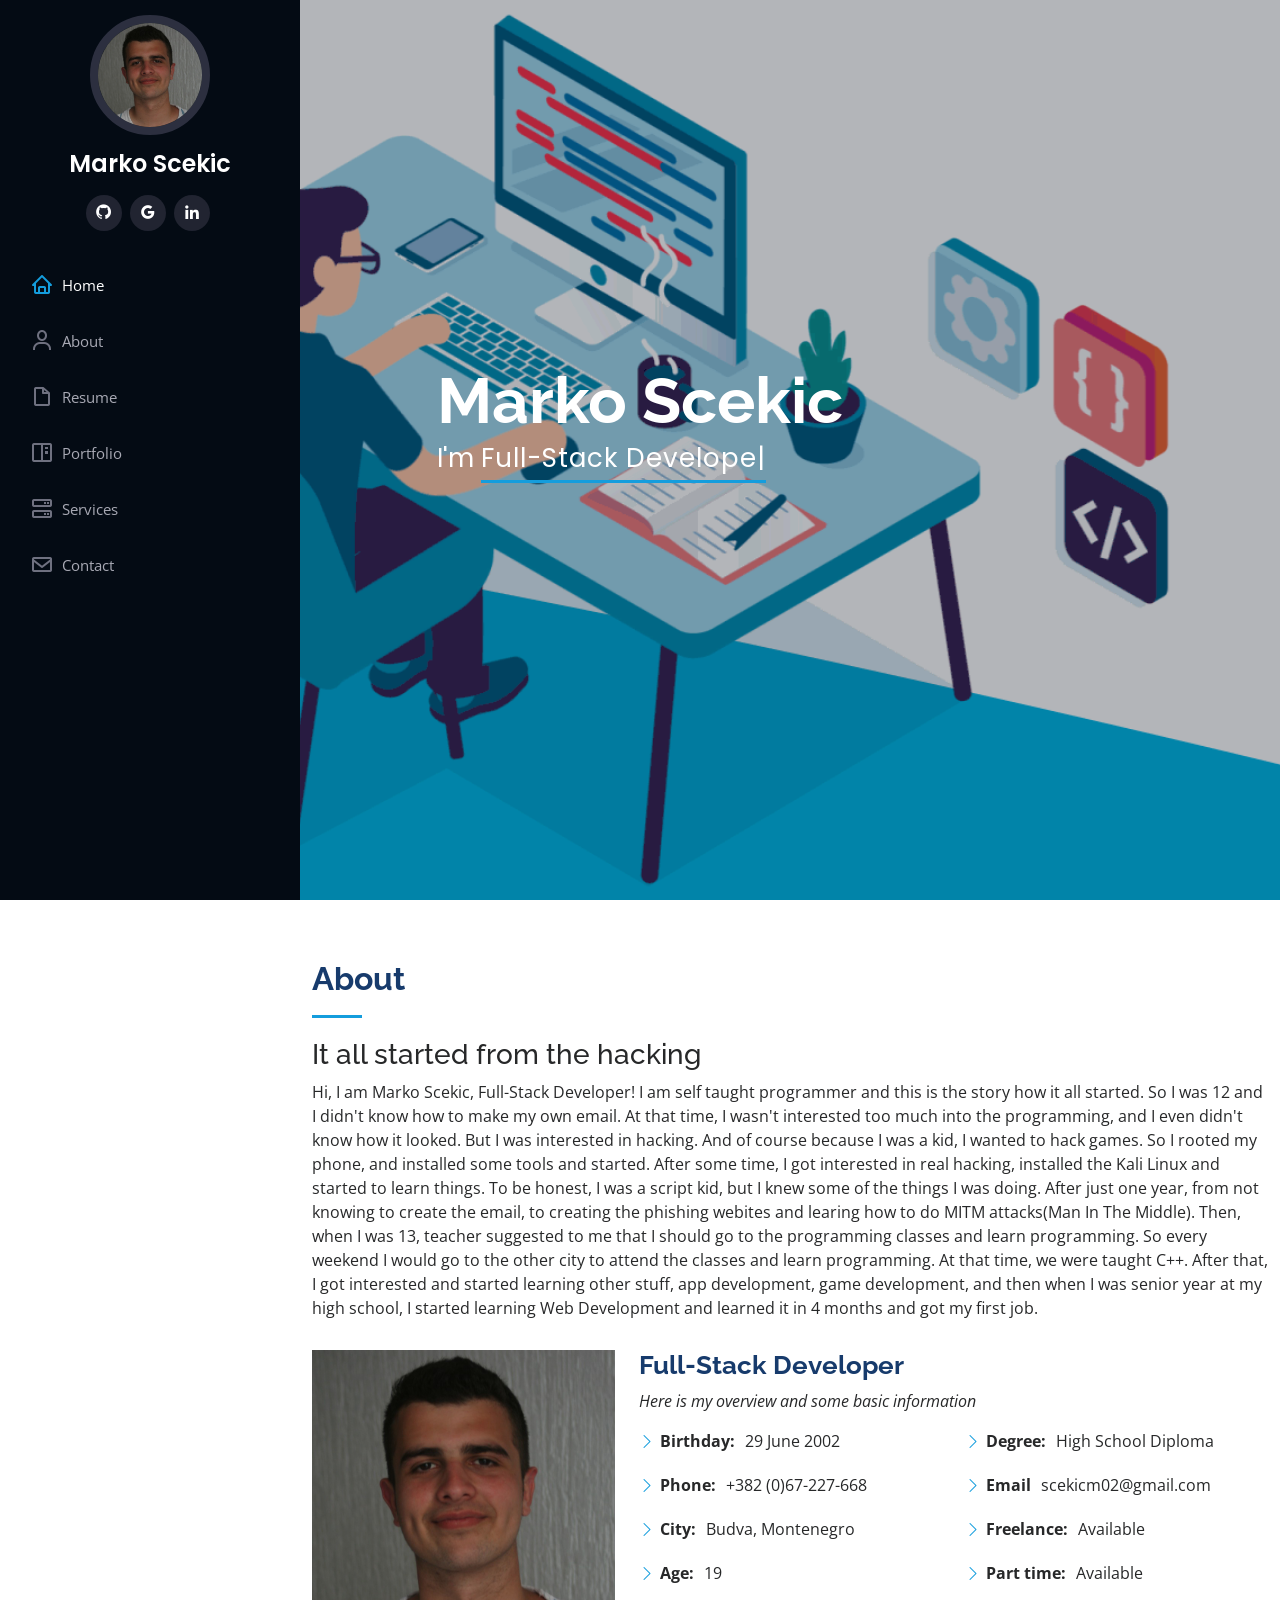
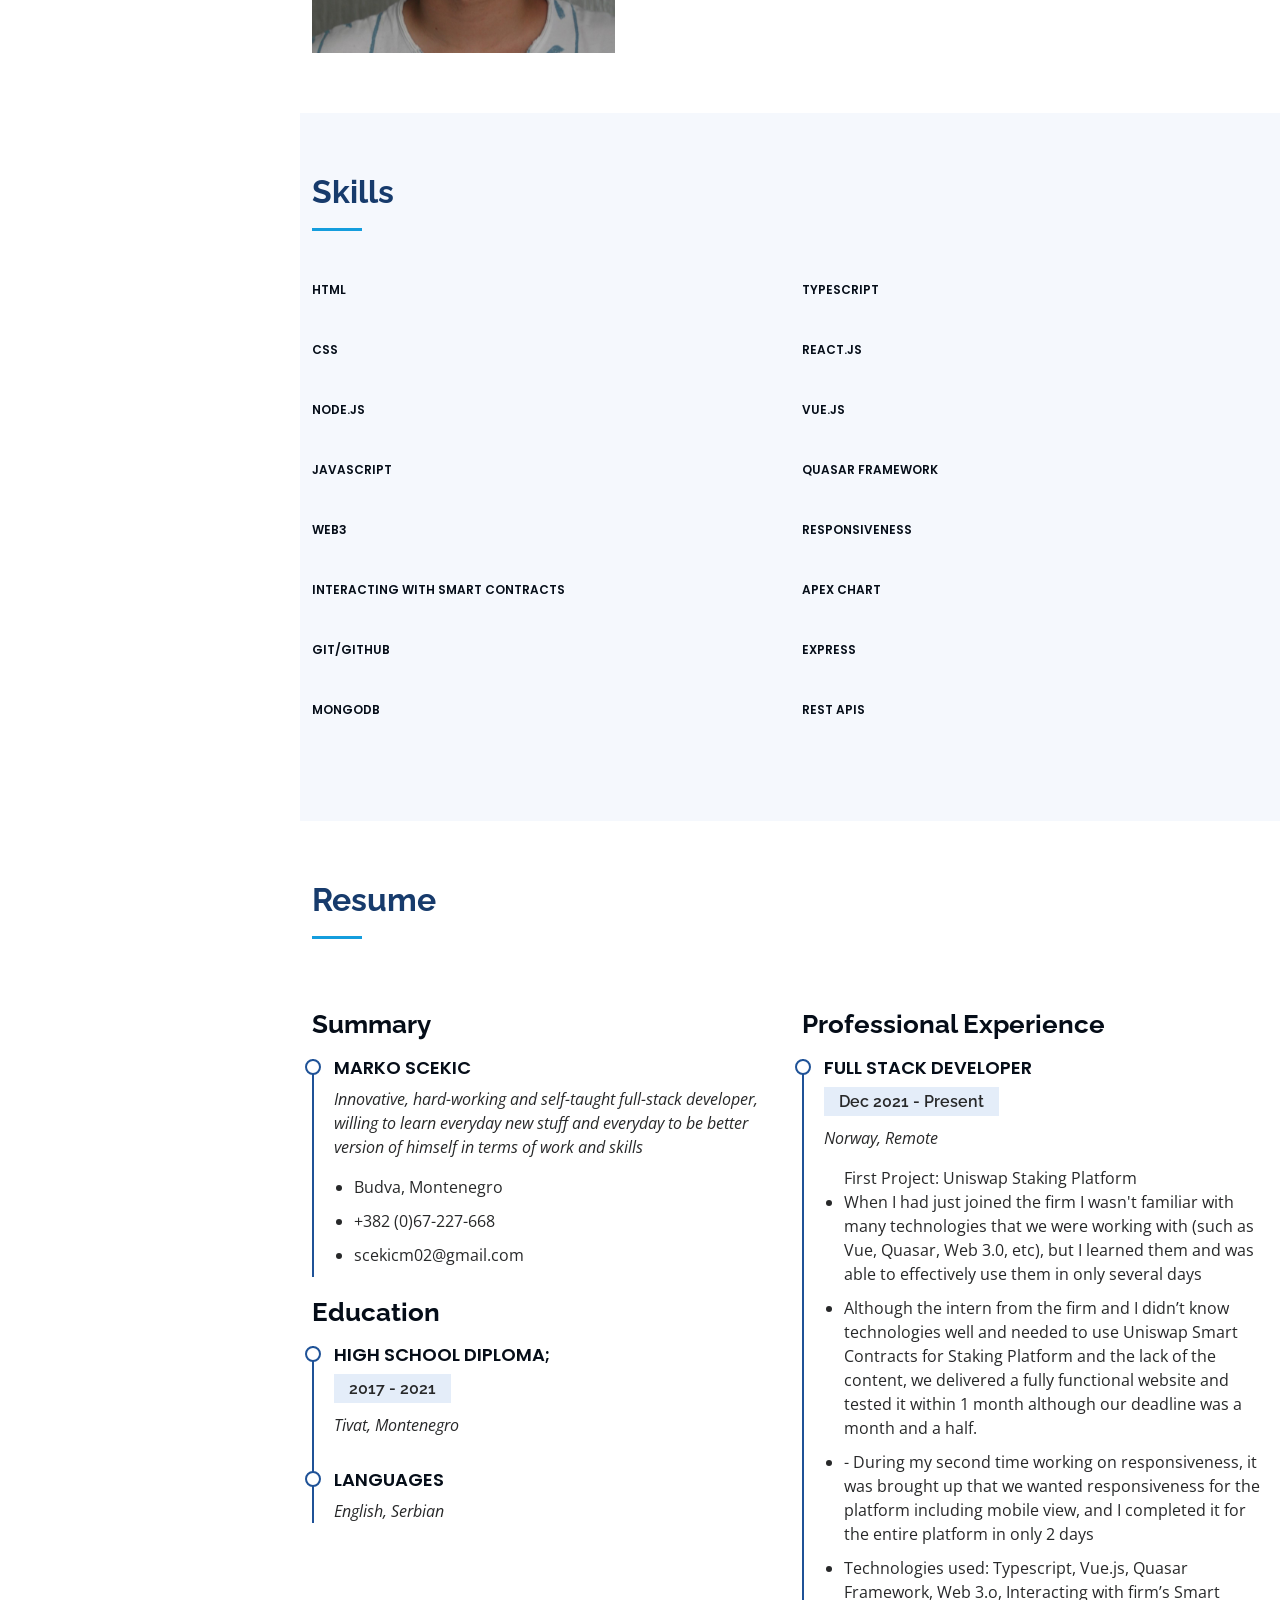
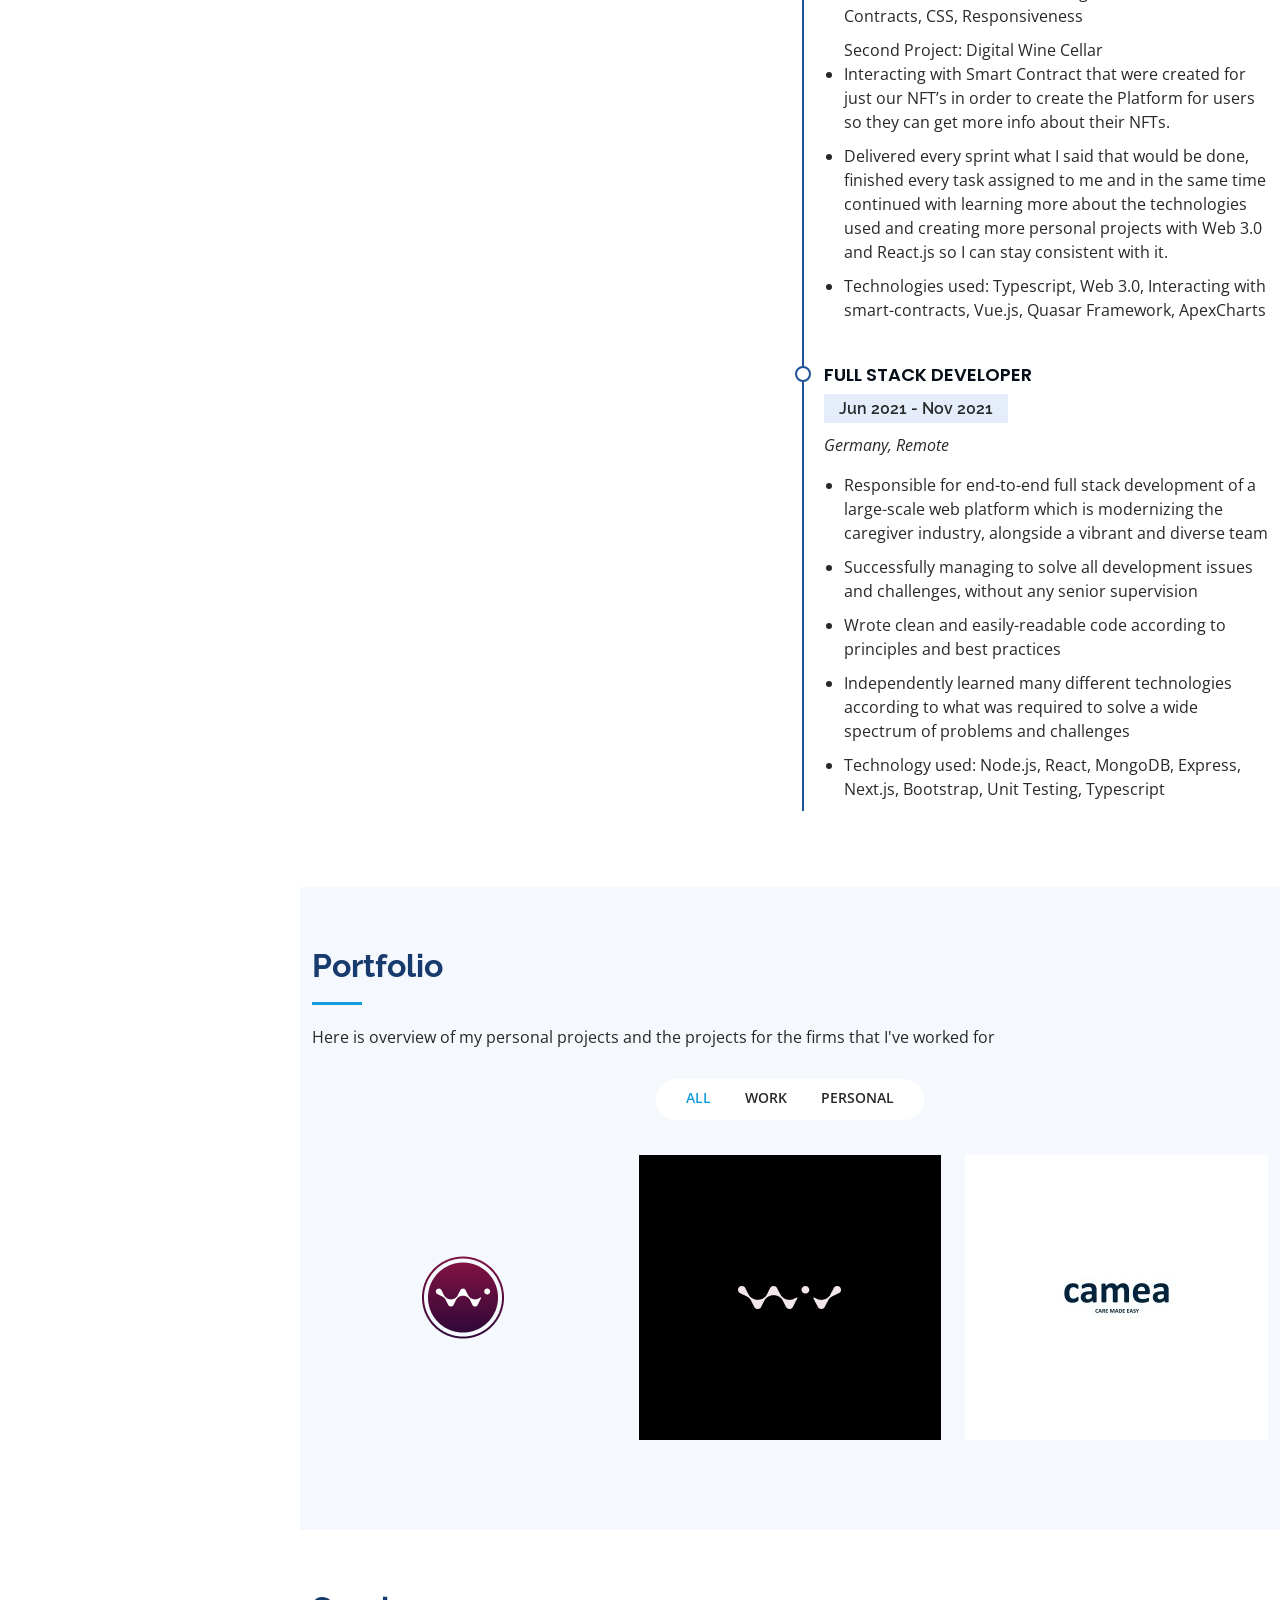
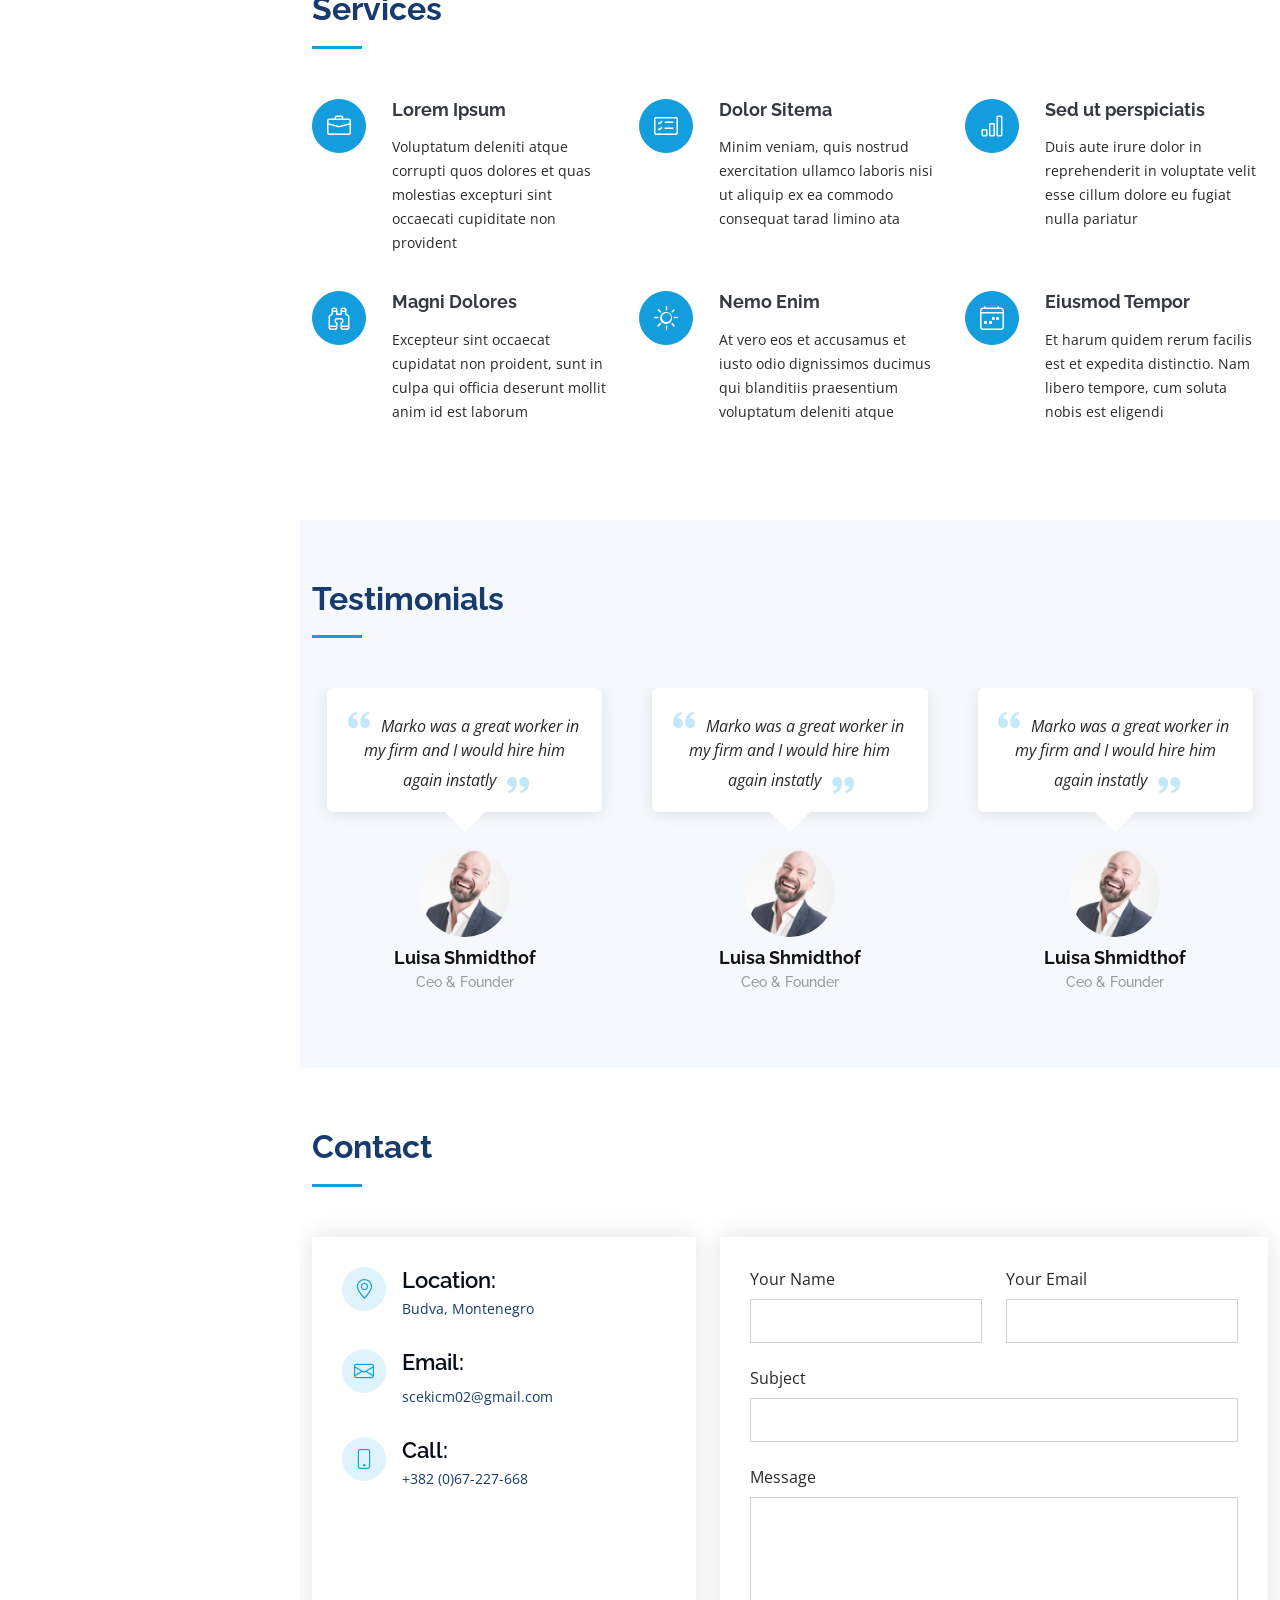
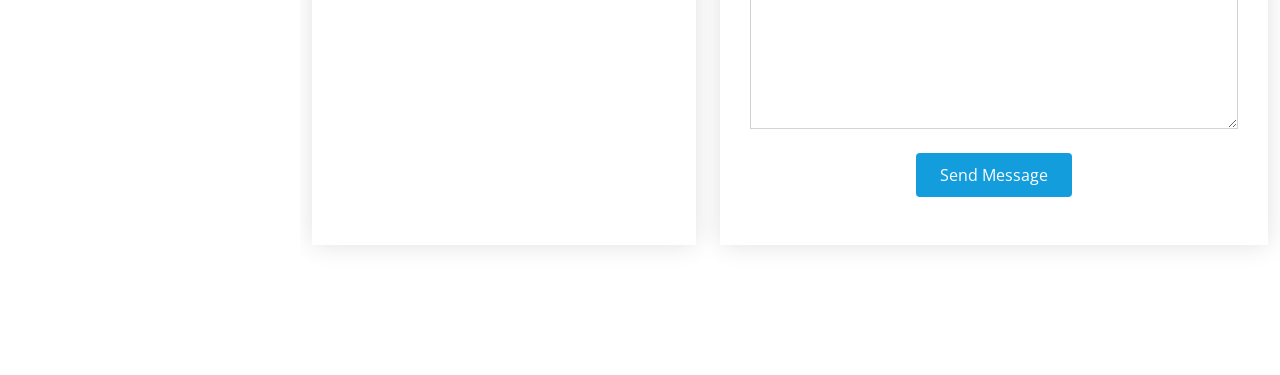
==== commit d0567fa3: "Add one more page" ====
--- a/index.html
+++ b/index.html
@@ -692,7 +692,6 @@
                                 </div>
                             </div>
                         </div>
-
                         
                         <div
                             class="col-lg-4 col-md-6 portfolio-item filter-app"
@@ -713,31 +712,24 @@
                             </div>
                         </div>
                         
-                        <!-- <div
-                            class="col-lg-4 col-md-6 portfolio-item filter-app"
-                        >
-                            <div class="portfolio-wrap">
+                        <div
+                            class="col-lg-4 col-md-6 portfolio-item camea-div filter-app"
+                        >
+                            <div class="portfolio-wrap camea">
                                 <img
-                                    src="assets/img/portfolio/portfolio-3.jpg"
+                                    src="assets/img/camea.jpg"
                                     class="img-fluid"
                                     alt=""
                                 />
                                 <div class="portfolio-links">
                                     <a
-                                        href="assets/img/portfolio/portfolio-3.jpg"
-                                        data-gallery="portfolioGallery"
-                                        class="portfolio-lightbox"
-                                        title="App 2"
-                                        ><i class="bx bx-plus"></i
-                                    ></a>
-                                    <a
-                                        href="portfolio-details.html"
+                                        href="camea.html"
                                         title="More Details"
                                         ><i class="bx bx-link"></i
                                     ></a>
                                 </div>
                             </div>
-                        </div> -->
+                        </div>
 
                         <!-- <div
                             class="col-lg-4 col-md-6 portfolio-item filter-card"
--- a/assets/css/style.css
+++ b/assets/css/style.css
@@ -1001,3 +1001,16 @@
     /* height: 285px; */
     background: black;
 }
+
+.camea {
+    display: flex;
+    justify-content: center;
+    align-items: center;
+    height: 285px;
+    background: white;
+}
+
+.camea-picture {
+    max-width: 250px;
+    height: 200px;
+}
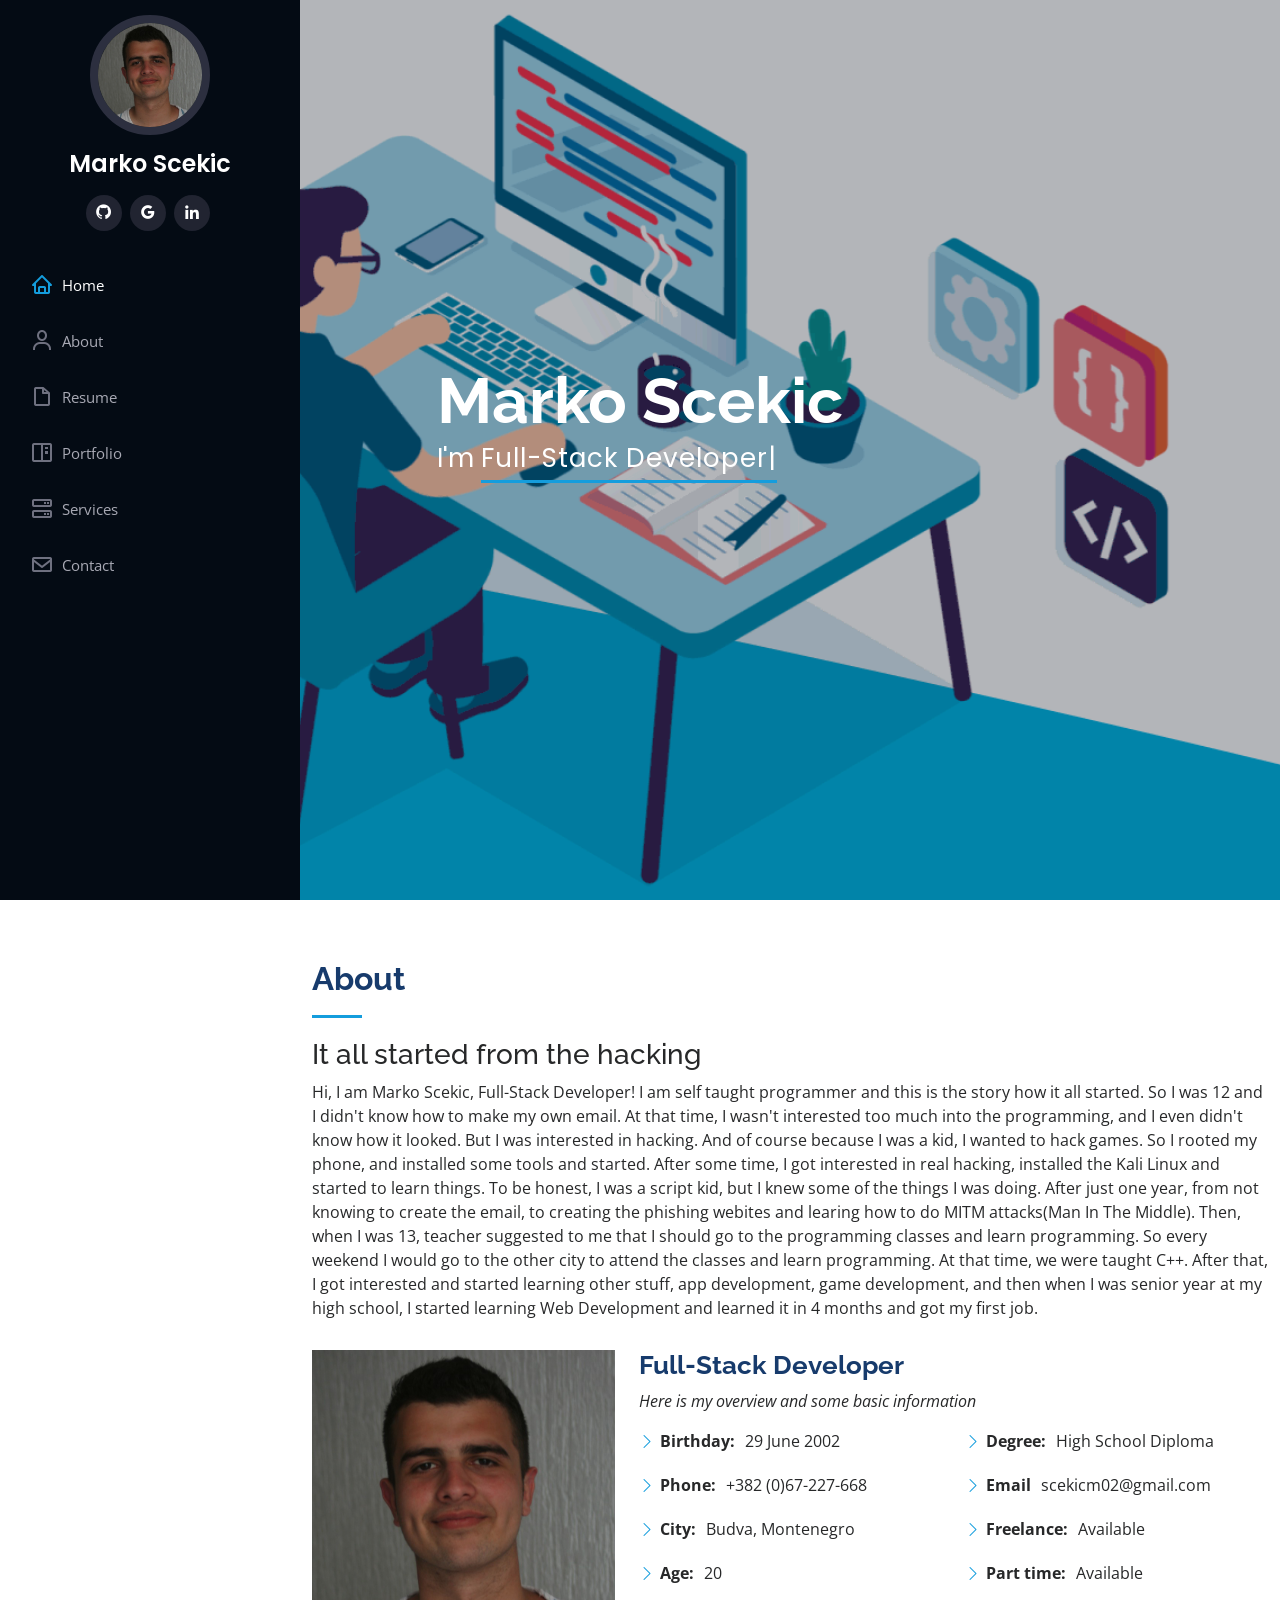
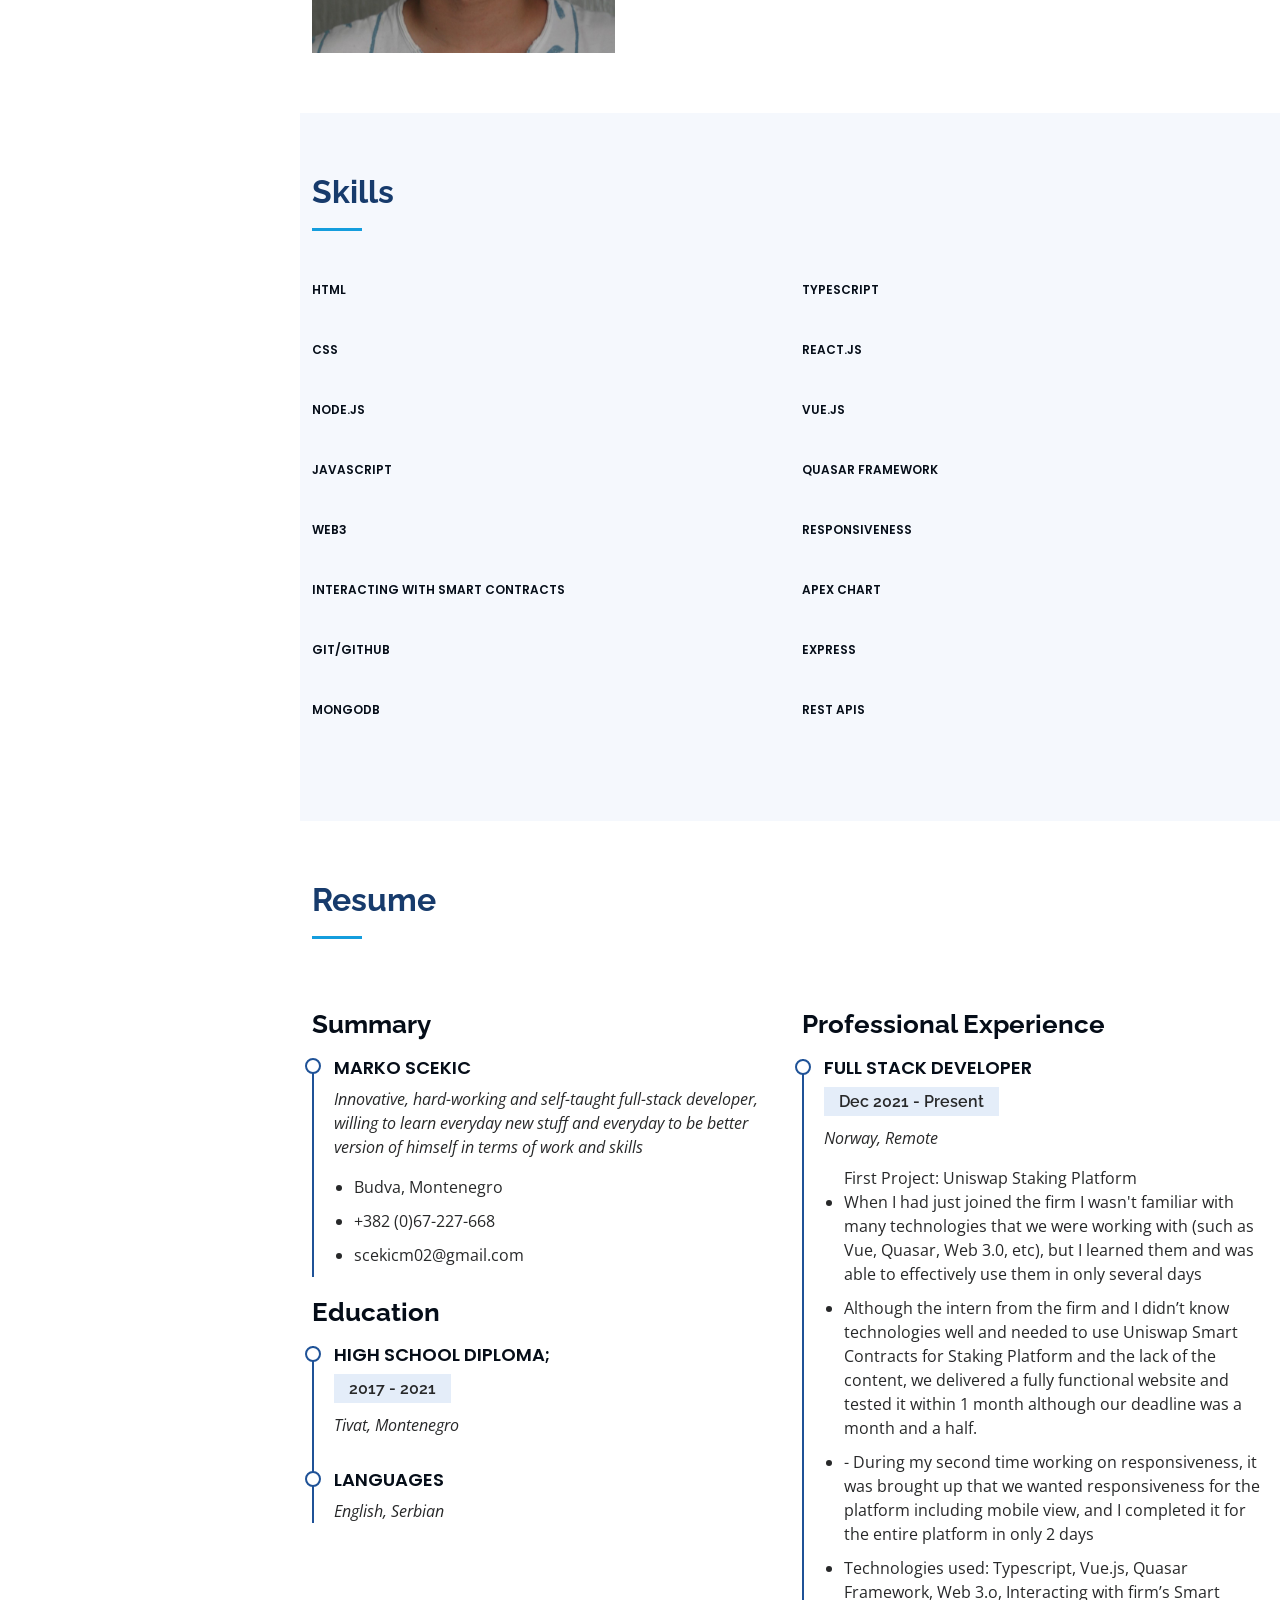
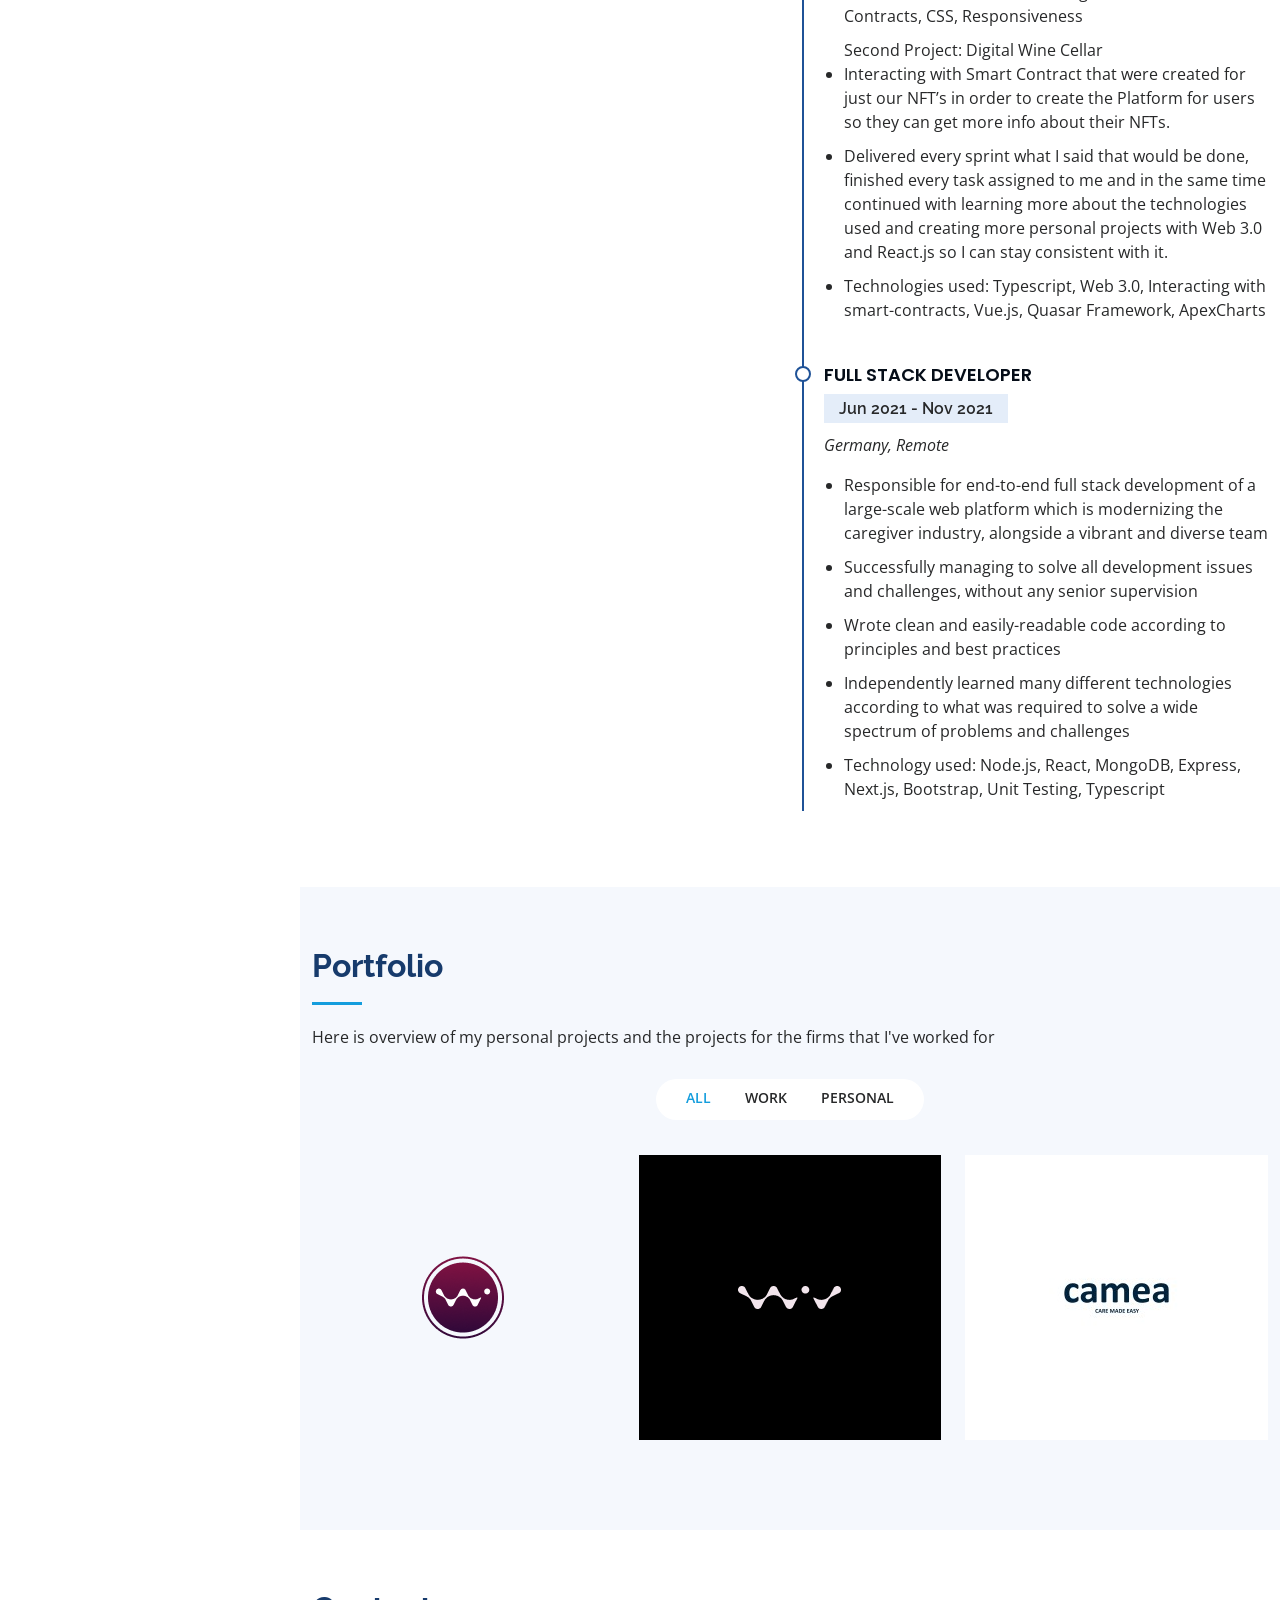
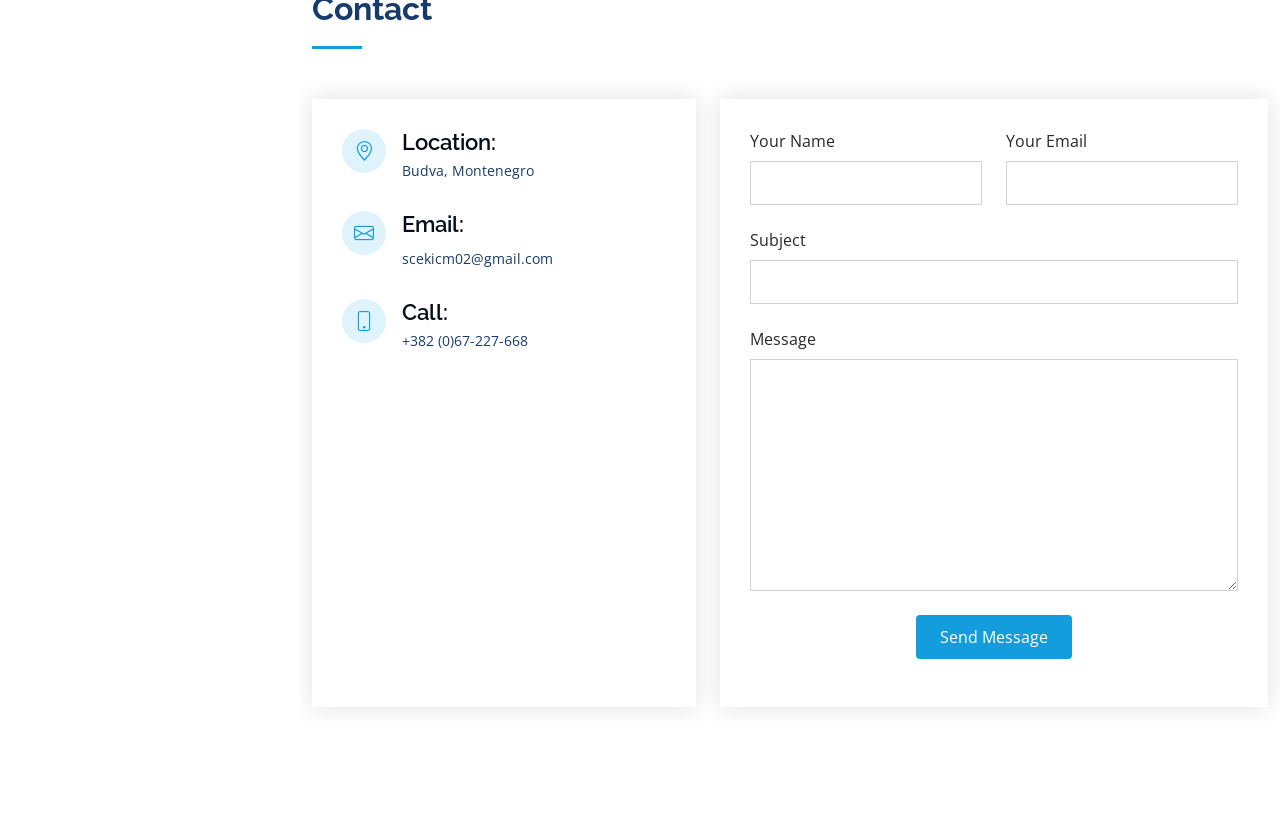
==== commit de318258: "Add changes" ====
--- a/index.html
+++ b/index.html
@@ -233,7 +233,7 @@
                                         <li>
                                             <i class="bi bi-chevron-right"></i>
                                             <strong>Age:</strong>
-                                            <span>19</span>
+                                            <span>20</span>
                                         </li>
                                     </ul>
                                 </div>
@@ -892,7 +892,7 @@
             <!-- End Portfolio Section -->
 
             <!-- ======= Services Section ======= -->
-            <section id="services" class="services">
+            <!-- <section id="services" class="services">
                 <div class="container">
                     <div class="section-title">
                         <h2>Services</h2>
@@ -992,14 +992,14 @@
                         </div>
                     </div>
                 </div>
-            </section>
+            </section> -->
             <!-- End Services Section -->
 
             <!-- ======= Testimonials Section ======= -->
-            <section id="testimonials" class="testimonials section-bg">
+            <!-- <section id="testimonials" class="testimonials section-bg">
                 <div class="container">
                     <div class="section-title">
-                        <h2>Testimonials</h2>
+                        <h2>Testimonials</h2> -->
                         <!-- <p>
                             Magnam dolores commodi suscipit. Necessitatibus eius
                             consequatur ex aliquid fuga eum quidem. Sit sint
@@ -1008,9 +1008,9 @@
                             Quia fugiat sit in iste officiis commodi quidem hic
                             quas.
                         </p> -->
-                    </div>
-
-                    <div
+                    <!-- </div> -->
+
+                    <!-- <div
                         class="testimonials-slider swiper"
                         data-aos="fade-up"
                         data-aos-delay="100"
@@ -1039,7 +1039,7 @@
                                     <h3>Luisa Shmidthof</h3>
                                     <h4>Ceo &amp; Founder</h4>
                                 </div>
-                            </div>
+                            </div> -->
                             <!-- End testimonial item -->
 
                             <!-- <div class="swiper-slide">
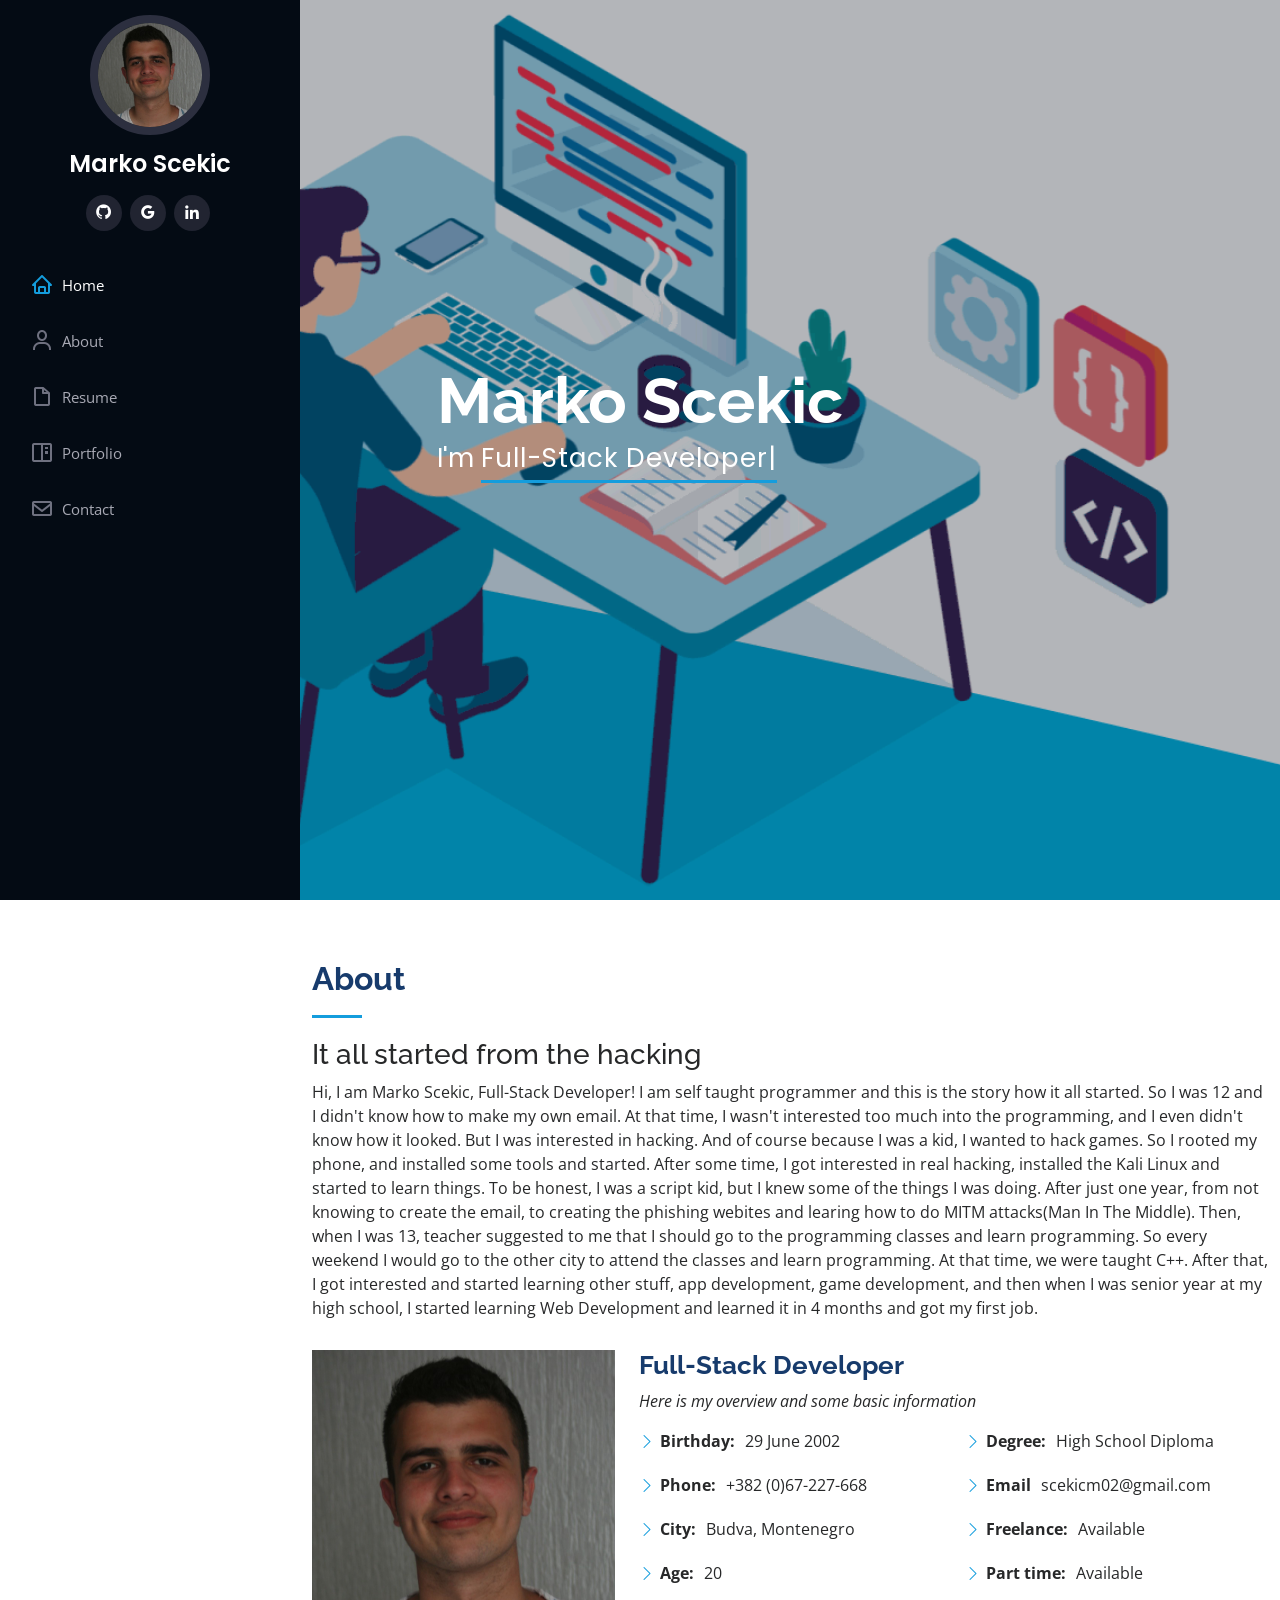
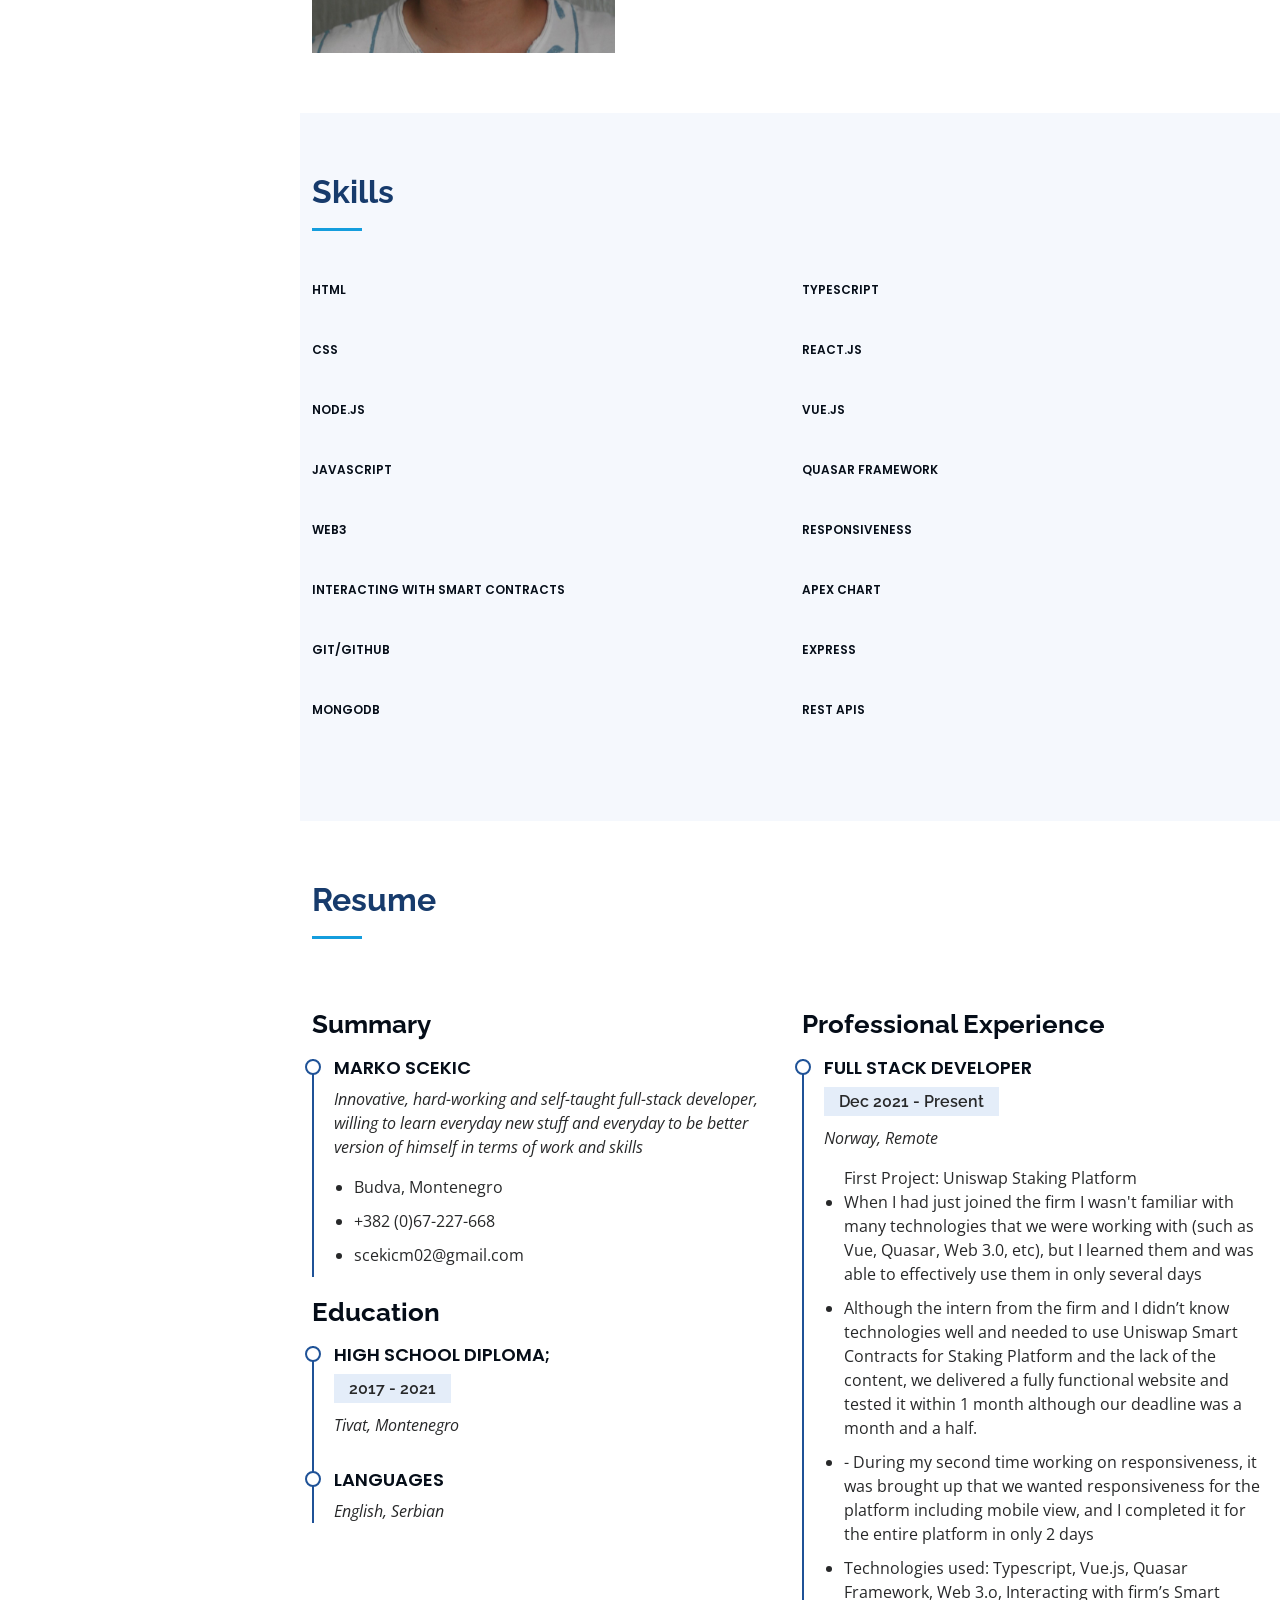
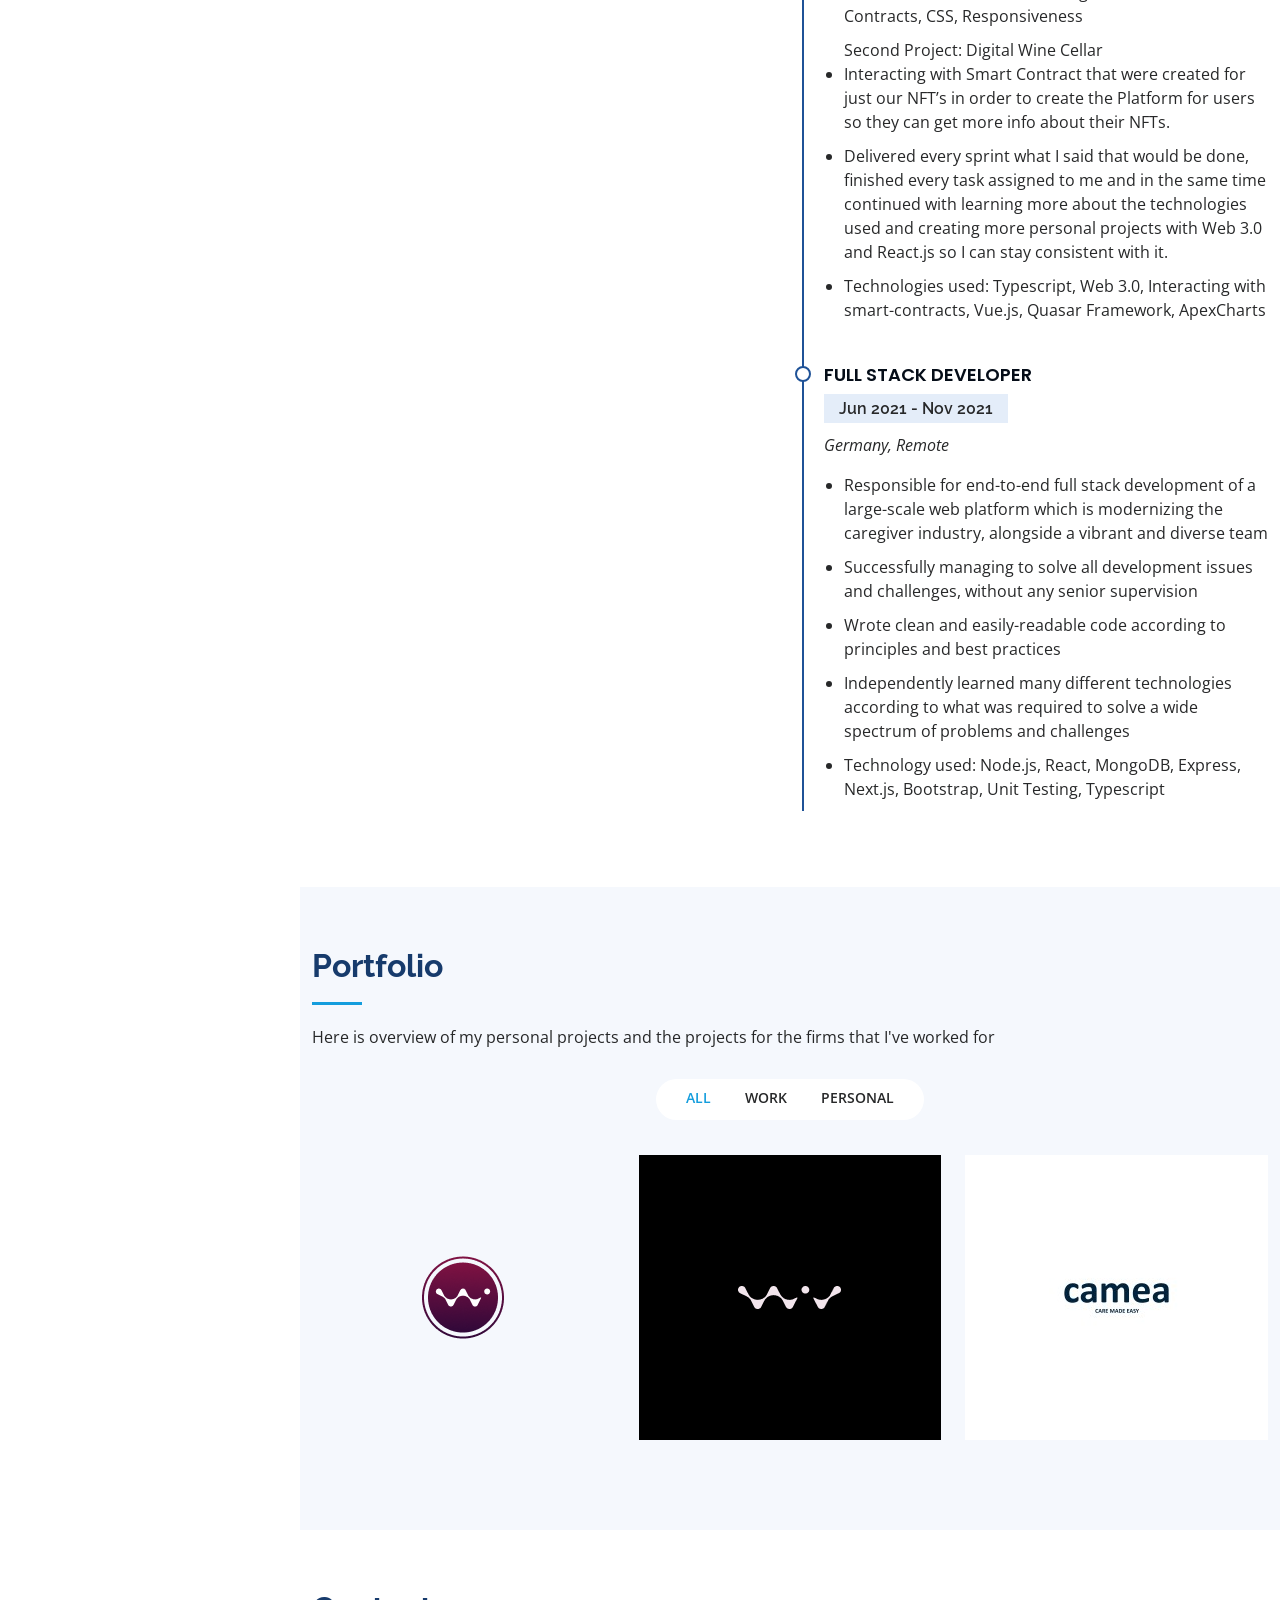
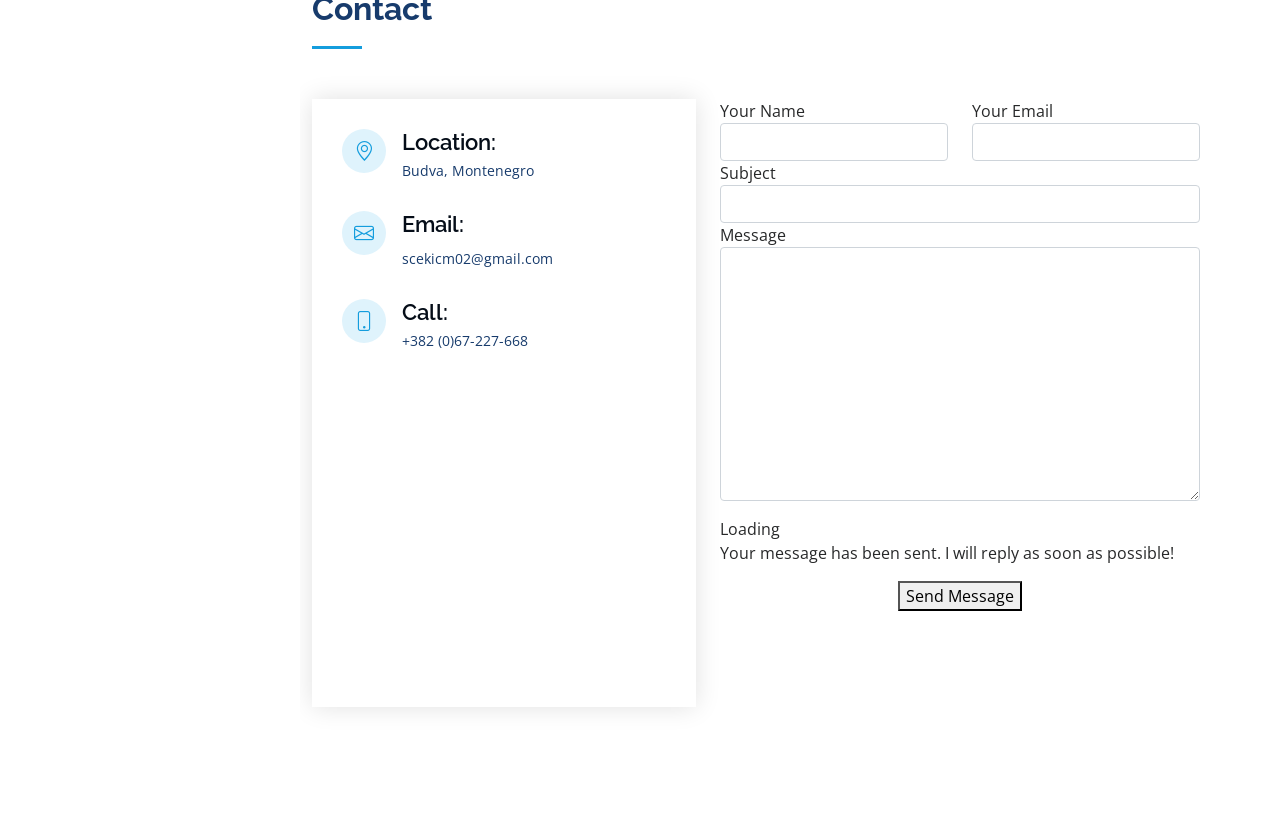
==== commit c6892646: "Add form for sending emails" ====
--- a/index.html
+++ b/index.html
@@ -123,12 +123,12 @@
                                 <span>Portfolio</span></a
                             >
                         </li>
-                        <li>
+                        <!-- <li>
                             <a href="#services" class="nav-link scrollto"
                                 ><i class="bx bx-server"></i>
                                 <span>Services</span></a
                             >
-                        </li>
+                        </li> -->
                         <li>
                             <a href="#contact" class="nav-link scrollto"
                                 ><i class="bx bx-envelope"></i>
@@ -888,7 +888,7 @@
                         </div>
                     </div>
                 </div> -->
-            </section>
+            <!-- </section> -->
             <!-- End Portfolio Section -->
 
             <!-- ======= Services Section ======= -->
@@ -1215,10 +1215,7 @@
                             class="col-lg-7 mt-5 mt-lg-0 d-flex align-items-stretch"
                         >
                             <form
-                                action="forms/contact.php"
-                                method="post"
-                                role="form"
-                                class="php-email-form"
+                                action="https://formsubmit.co/scekicm02@gmail.com" method="POST"
                             >
                                 <div class="row">
                                     <div class="form-group col-md-6">
@@ -1265,7 +1262,7 @@
                                     <div class="loading">Loading</div>
                                     <div class="error-message"></div>
                                     <div class="sent-message">
-                                        Your message has been sent. Thank you!
+                                        Your message has been sent. I will reply as soon as possible!
                                     </div>
                                 </div>
                                 <div class="text-center">
@@ -1296,6 +1293,7 @@
         <script src="assets/vendor/typed.js/typed.min.js"></script>
         <script src="assets/vendor/waypoints/noframework.waypoints.js"></script>
         <script src="assets/vendor/php-email-form/validate.js"></script>
+        <script src="forms/script.js"></script>
 
         <!-- Template Main JS File -->
         <script src="assets/js/main.js"></script>
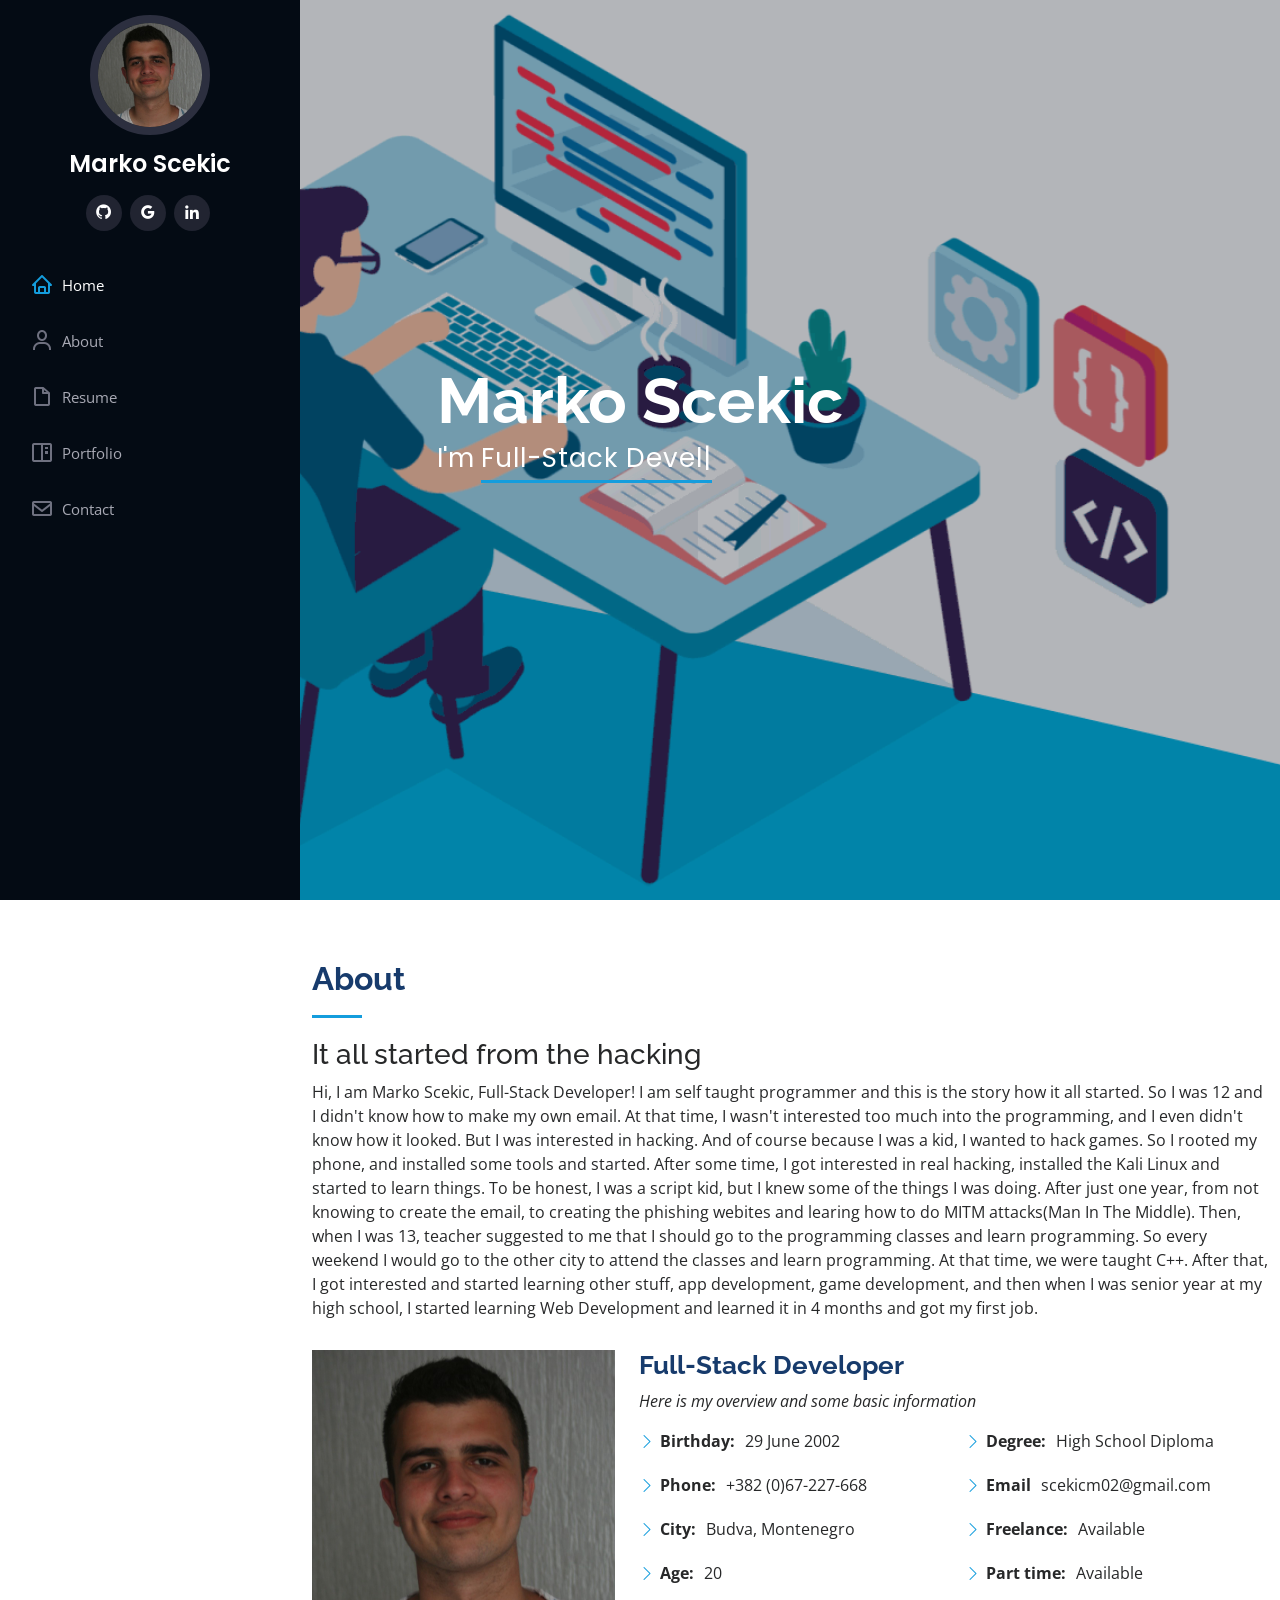
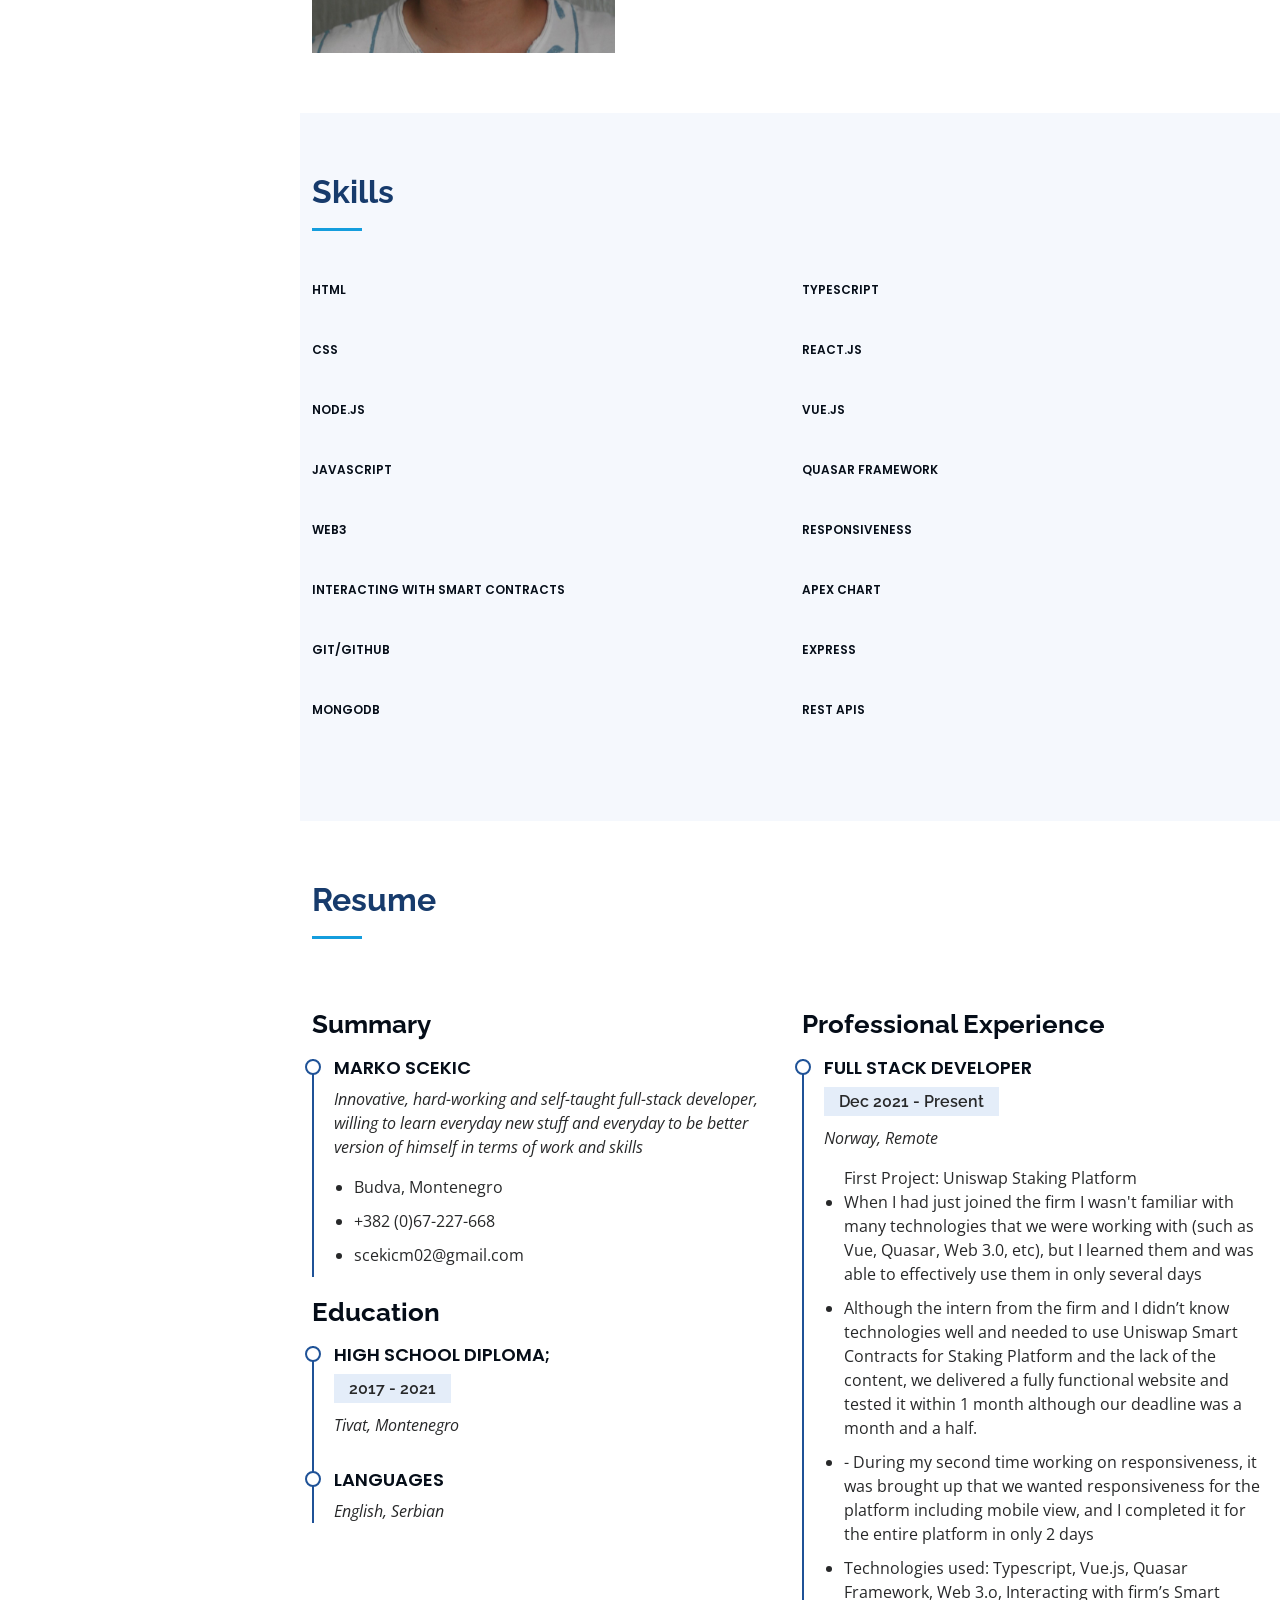
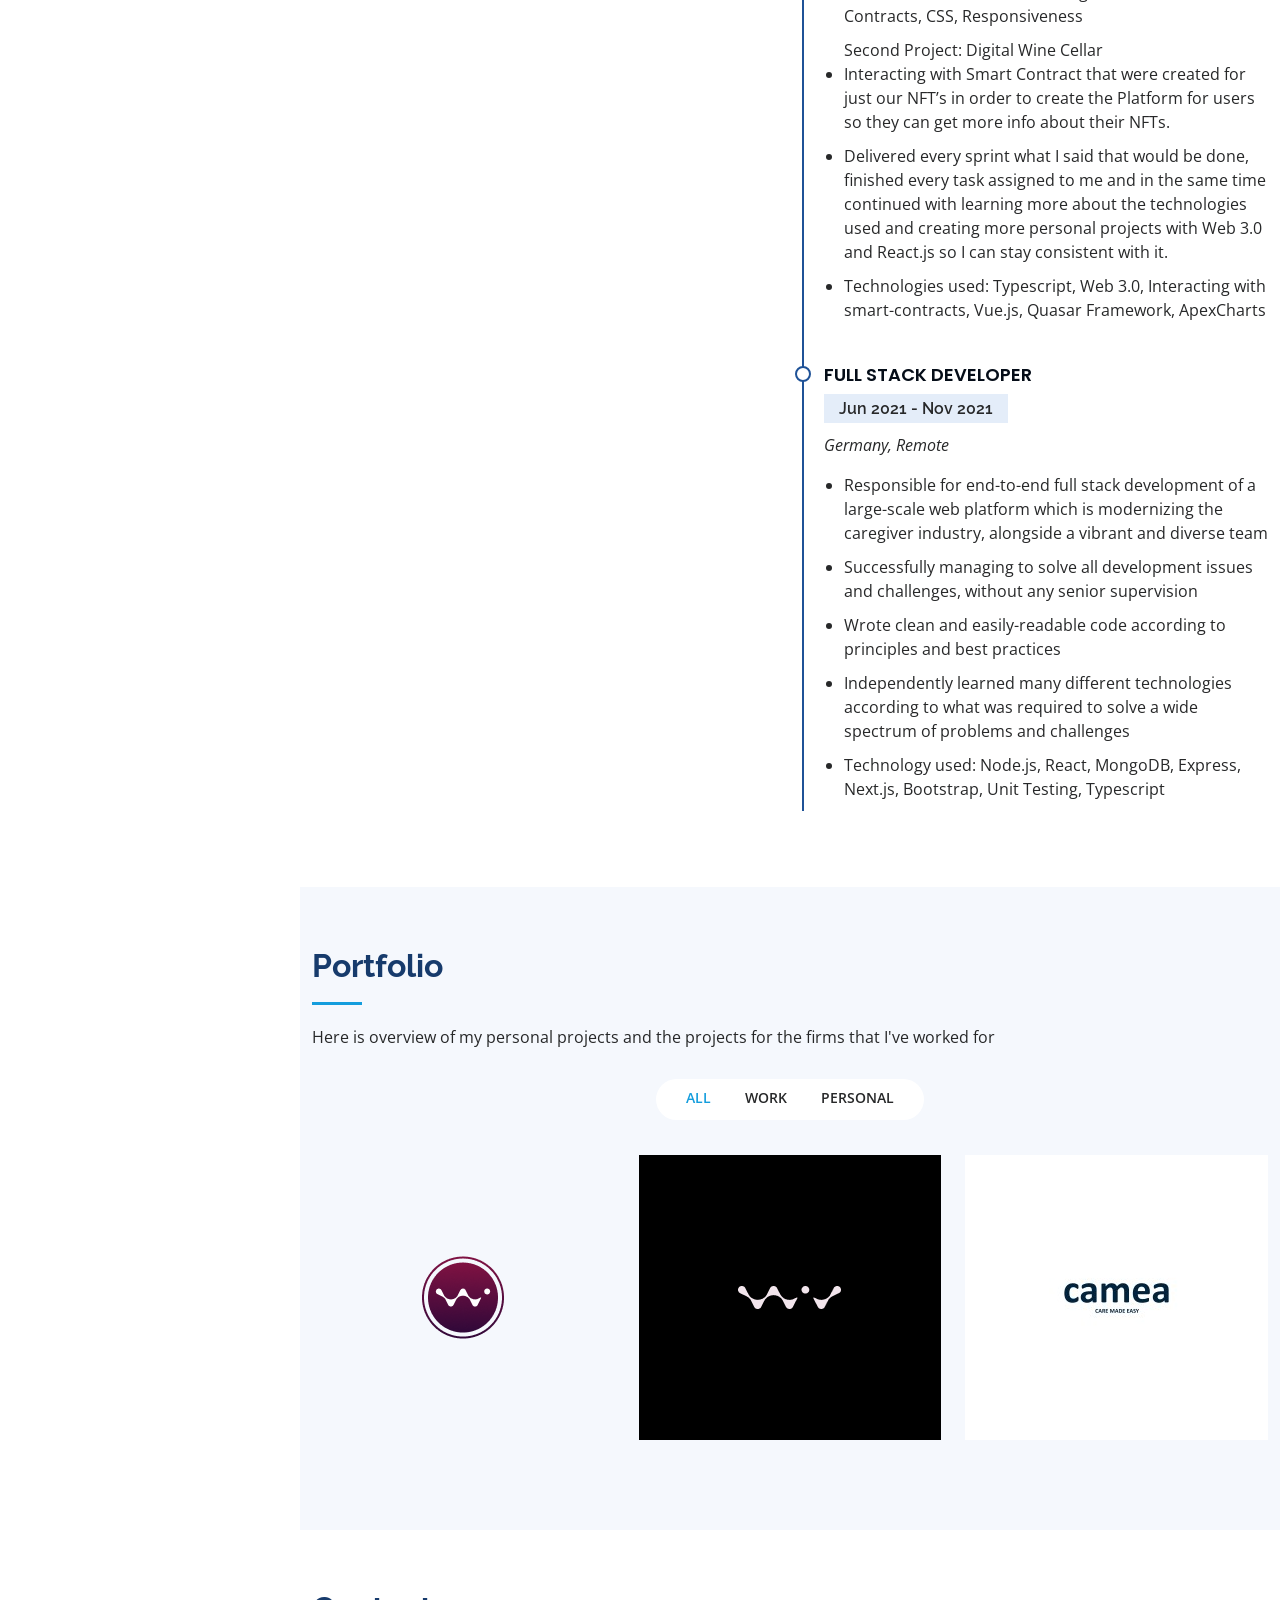
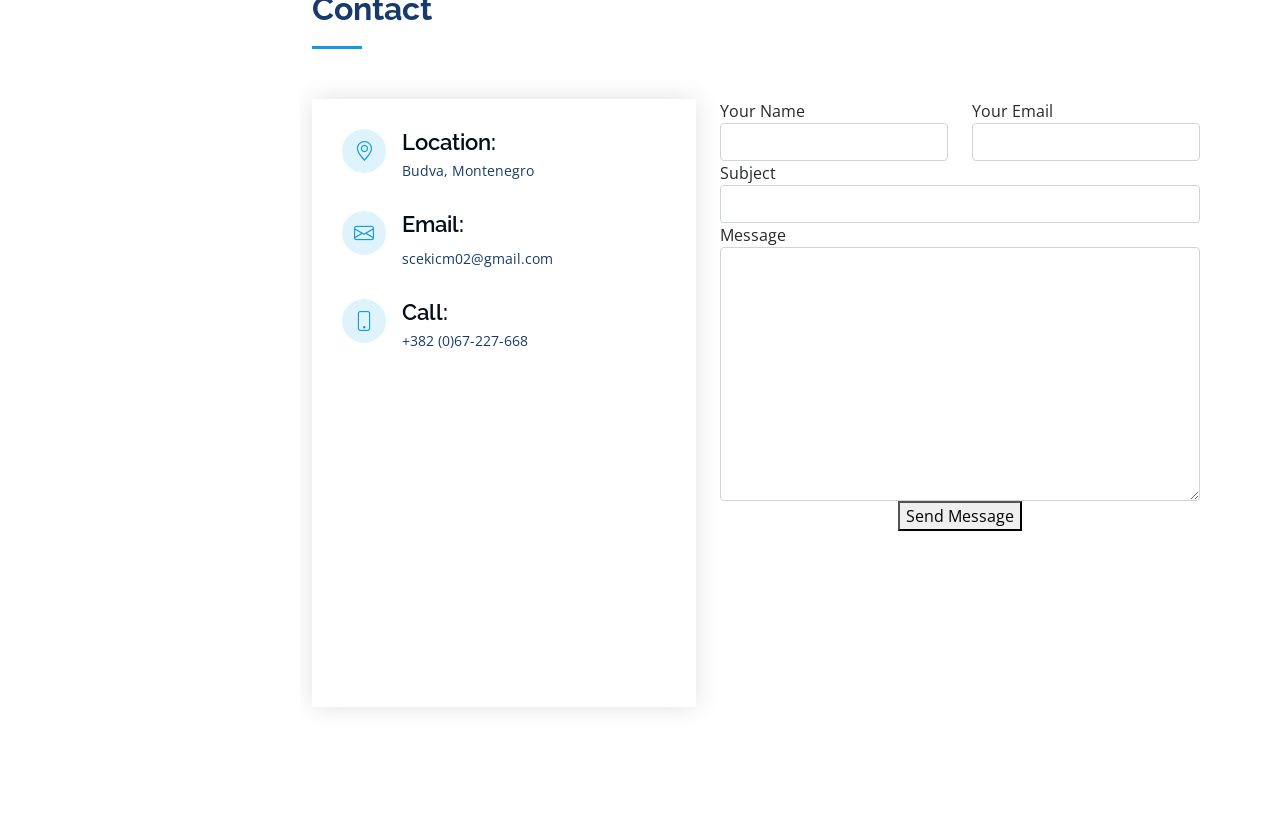
==== commit 53fb6381: "Remove bug" ====
--- a/index.html
+++ b/index.html
@@ -1258,13 +1258,13 @@
                                         required
                                     ></textarea>
                                 </div>
-                                <div class="my-3">
+                                <!-- <div class="my-3">
                                     <div class="loading">Loading</div>
                                     <div class="error-message"></div>
                                     <div class="sent-message">
                                         Your message has been sent. I will reply as soon as possible!
                                     </div>
-                                </div>
+                                </div> -->
                                 <div class="text-center">
                                     <button type="submit">Send Message</button>
                                 </div>
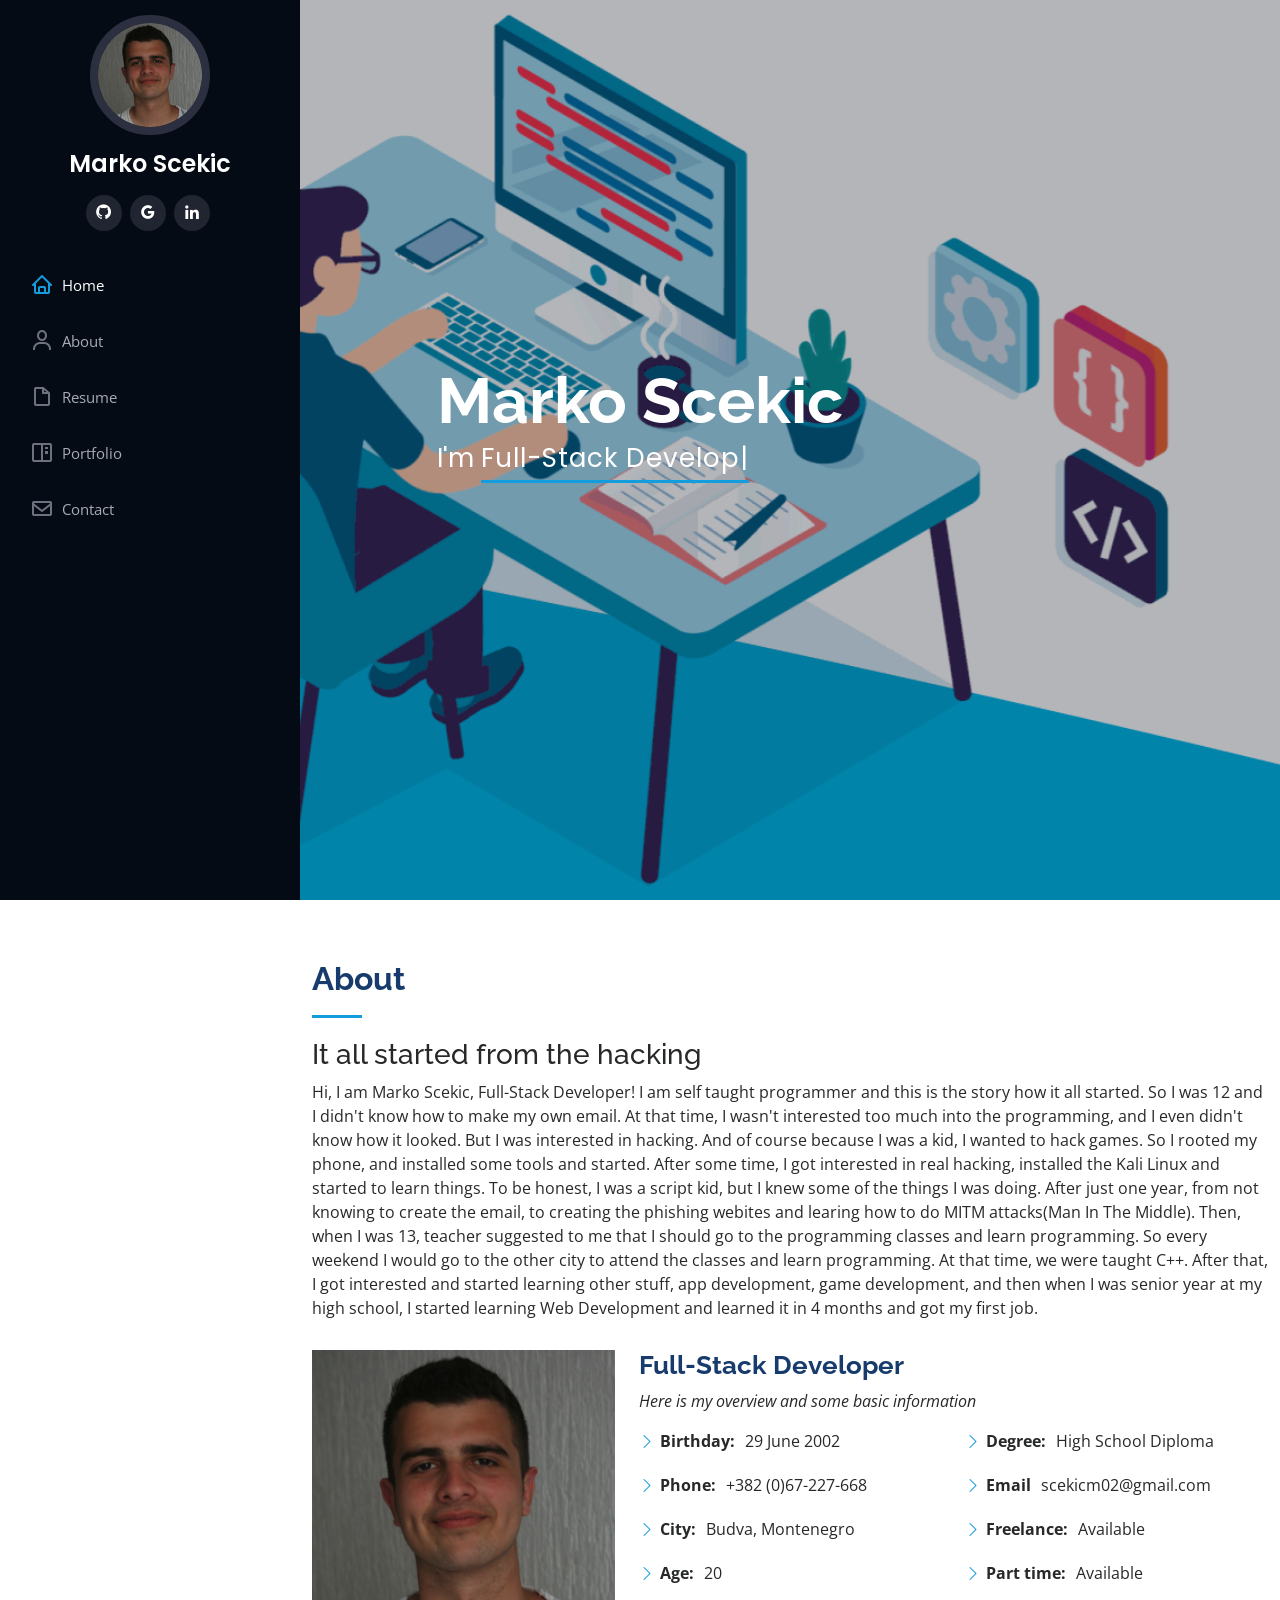
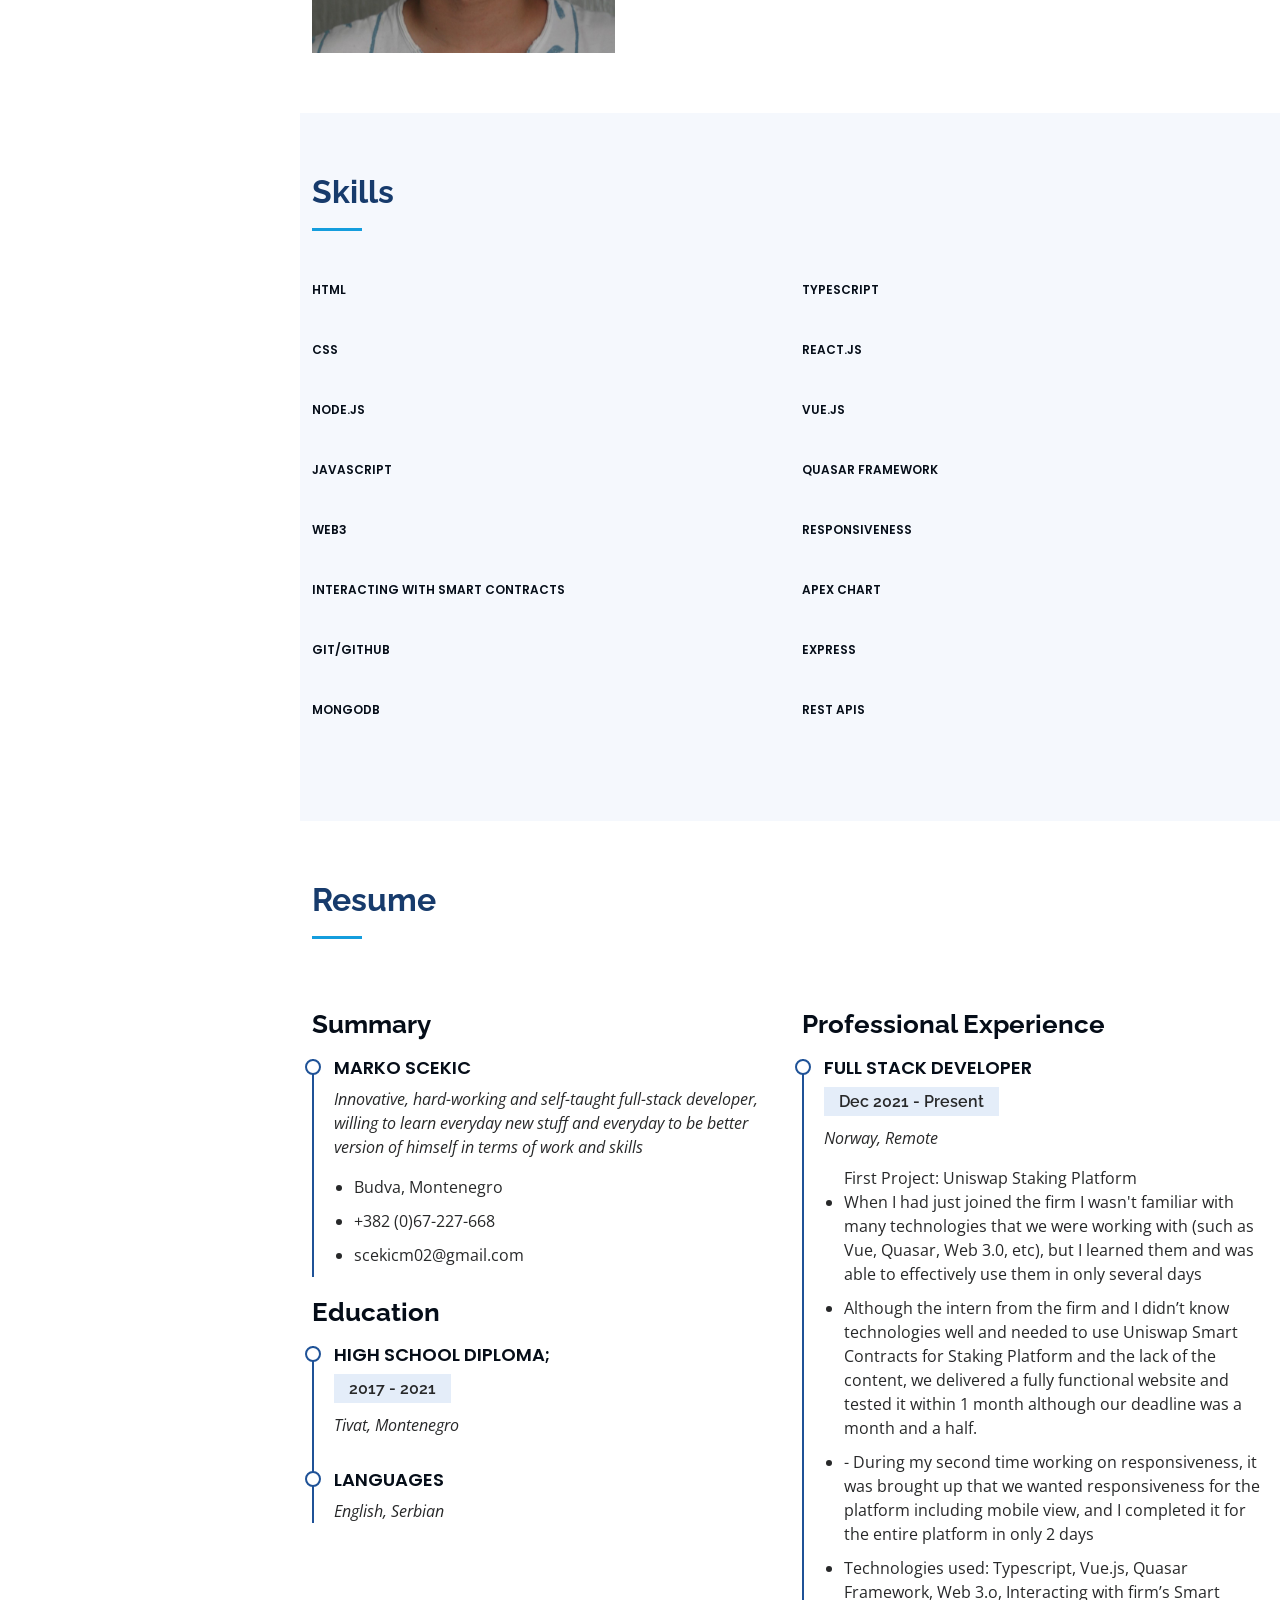
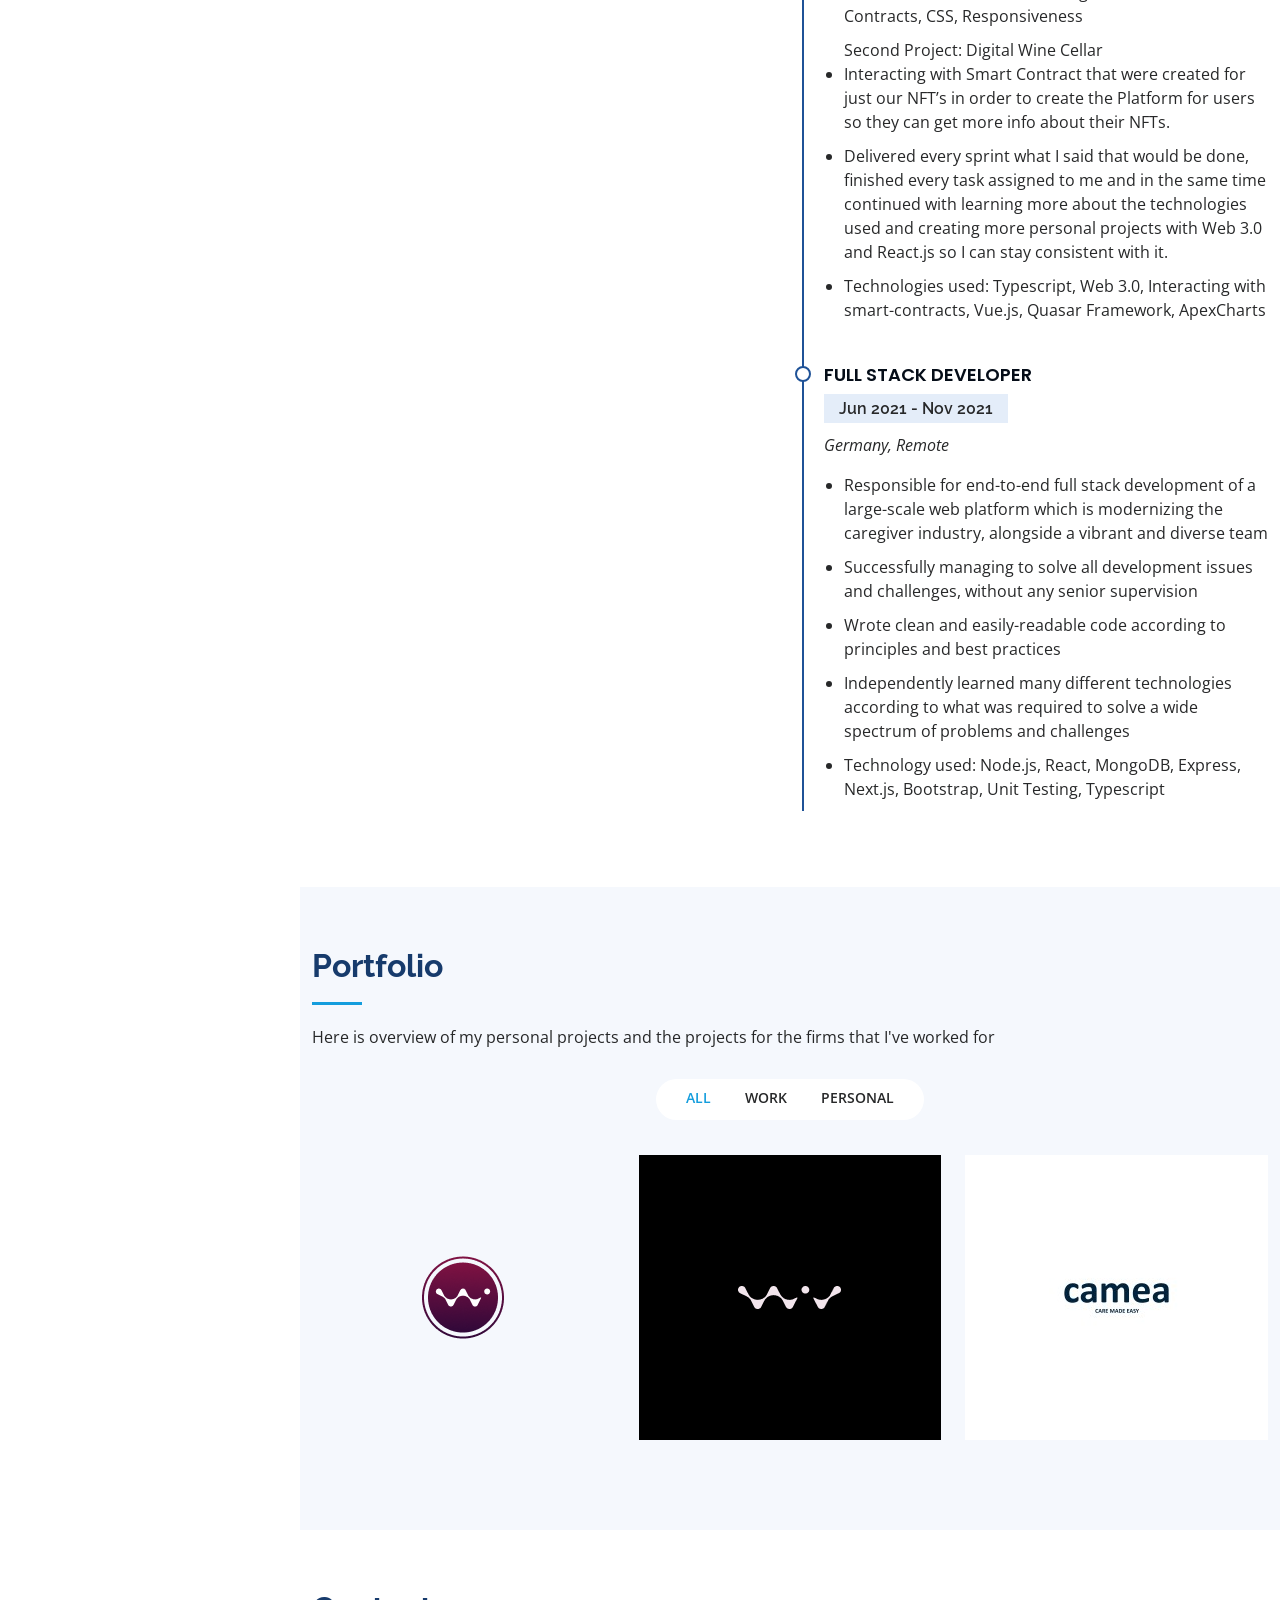
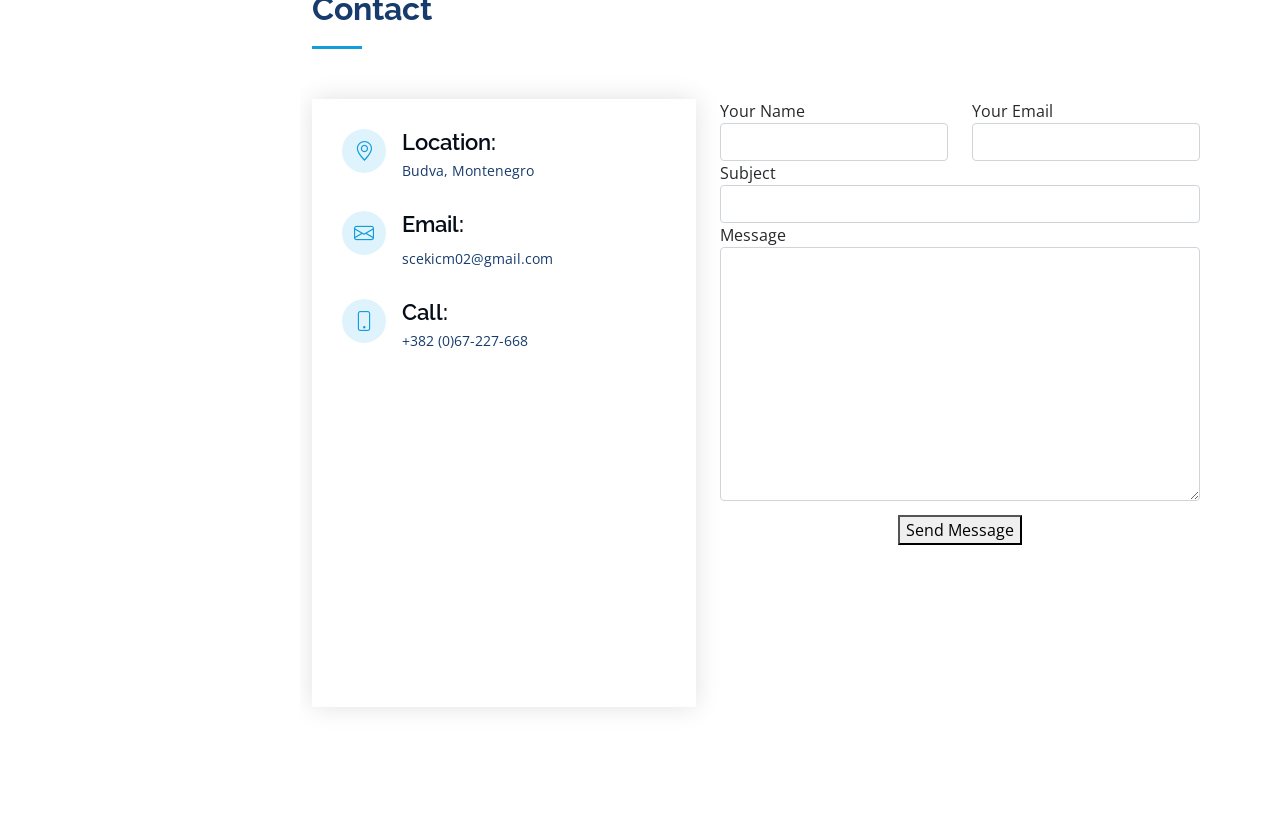
==== commit 0bf31002: "change desing" ====
--- a/index.html
+++ b/index.html
@@ -1258,14 +1258,7 @@
                                         required
                                     ></textarea>
                                 </div>
-                                <!-- <div class="my-3">
-                                    <div class="loading">Loading</div>
-                                    <div class="error-message"></div>
-                                    <div class="sent-message">
-                                        Your message has been sent. I will reply as soon as possible!
-                                    </div>
-                                </div> -->
-                                <div class="text-center">
+                                <div class="text-center submit-button">
                                     <button type="submit">Send Message</button>
                                 </div>
                             </form>
--- a/assets/css/style.css
+++ b/assets/css/style.css
@@ -1014,3 +1014,7 @@
     max-width: 250px;
     height: 200px;
 }
+
+.submit-button {
+    margin-top: 3%;
+}
